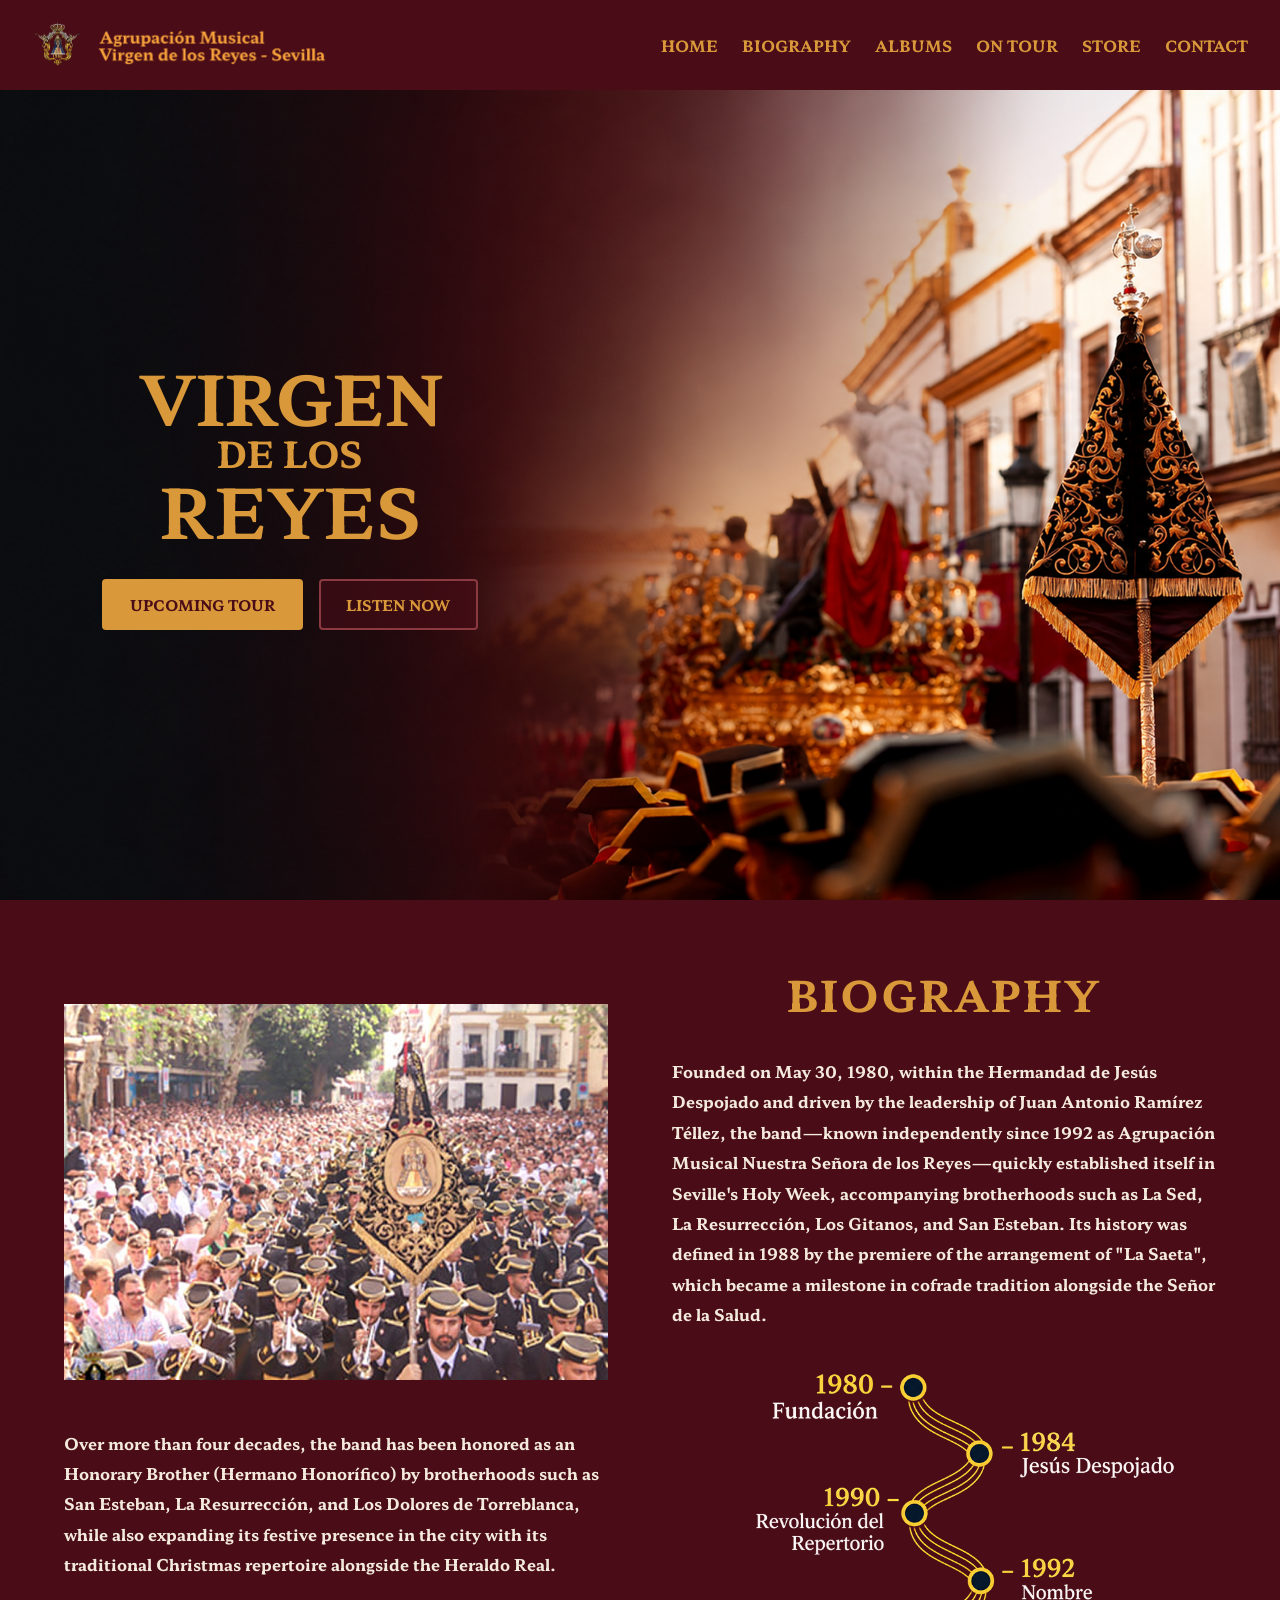
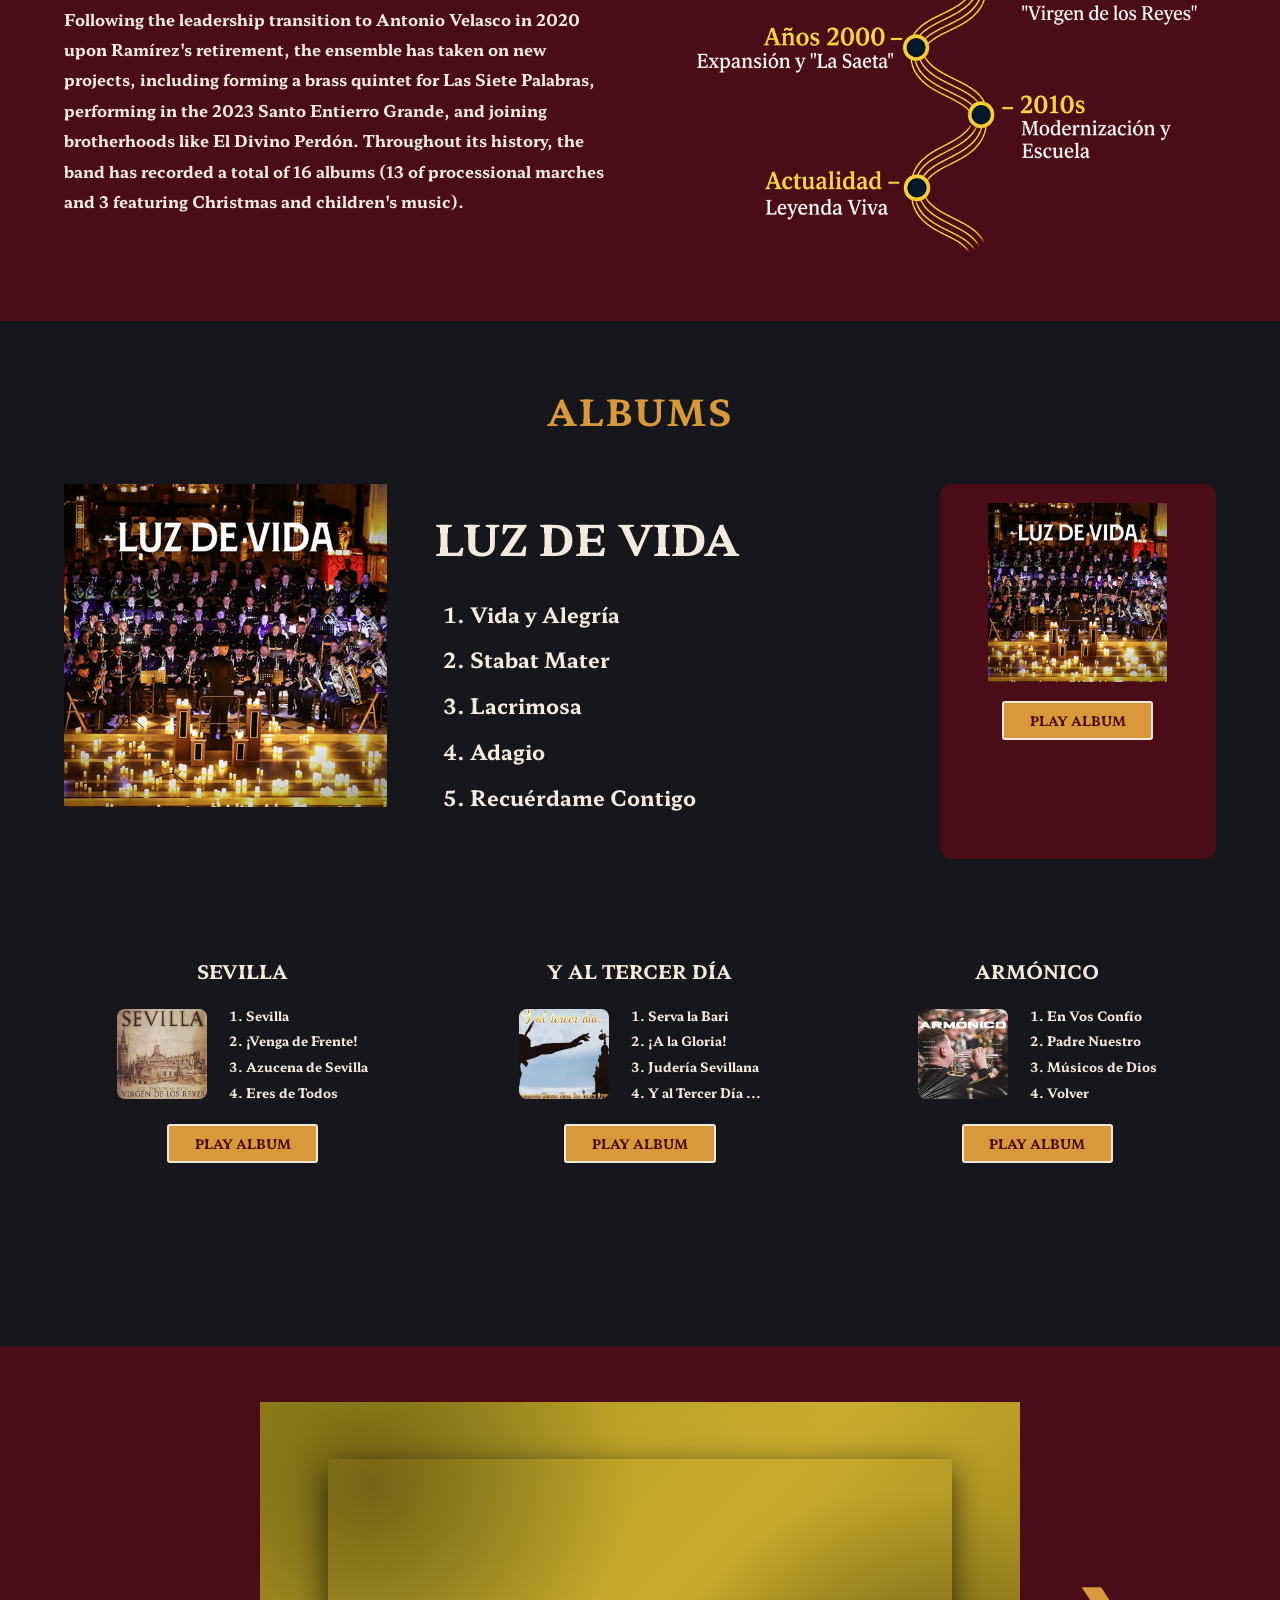
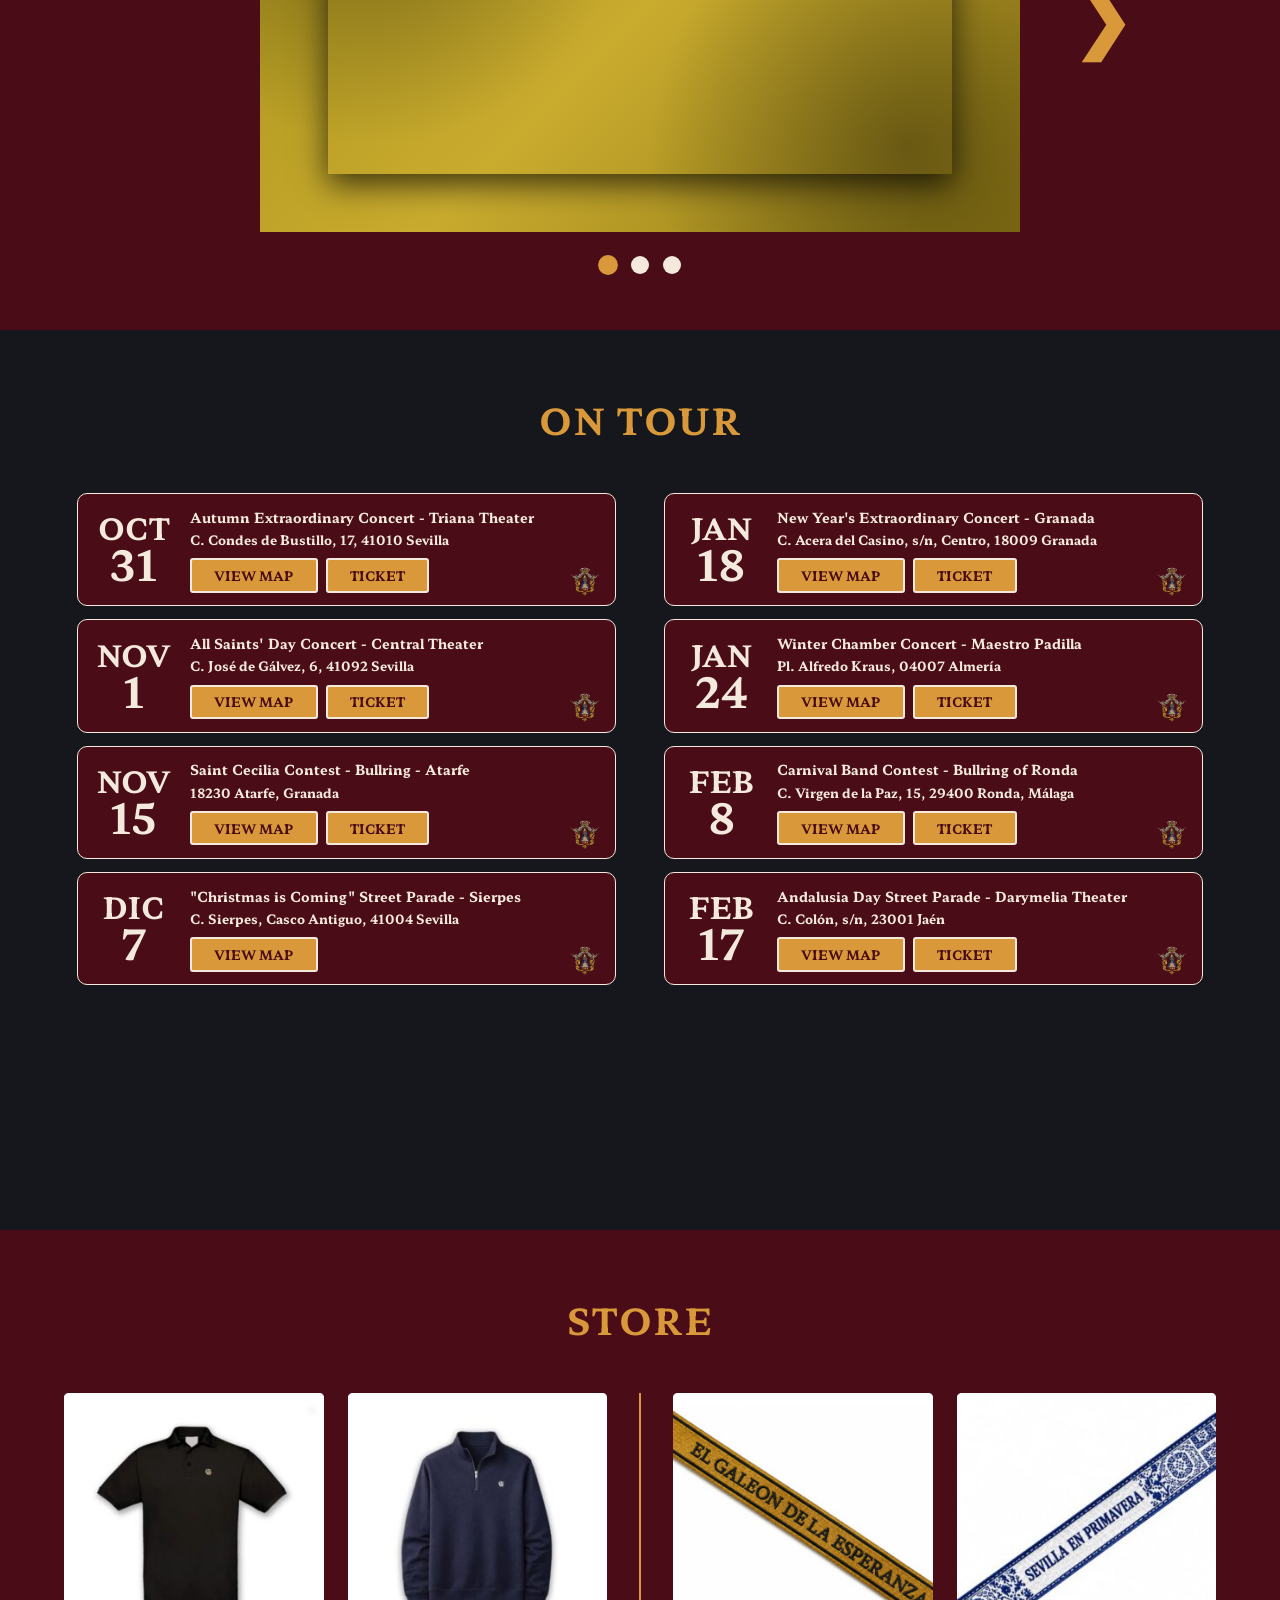
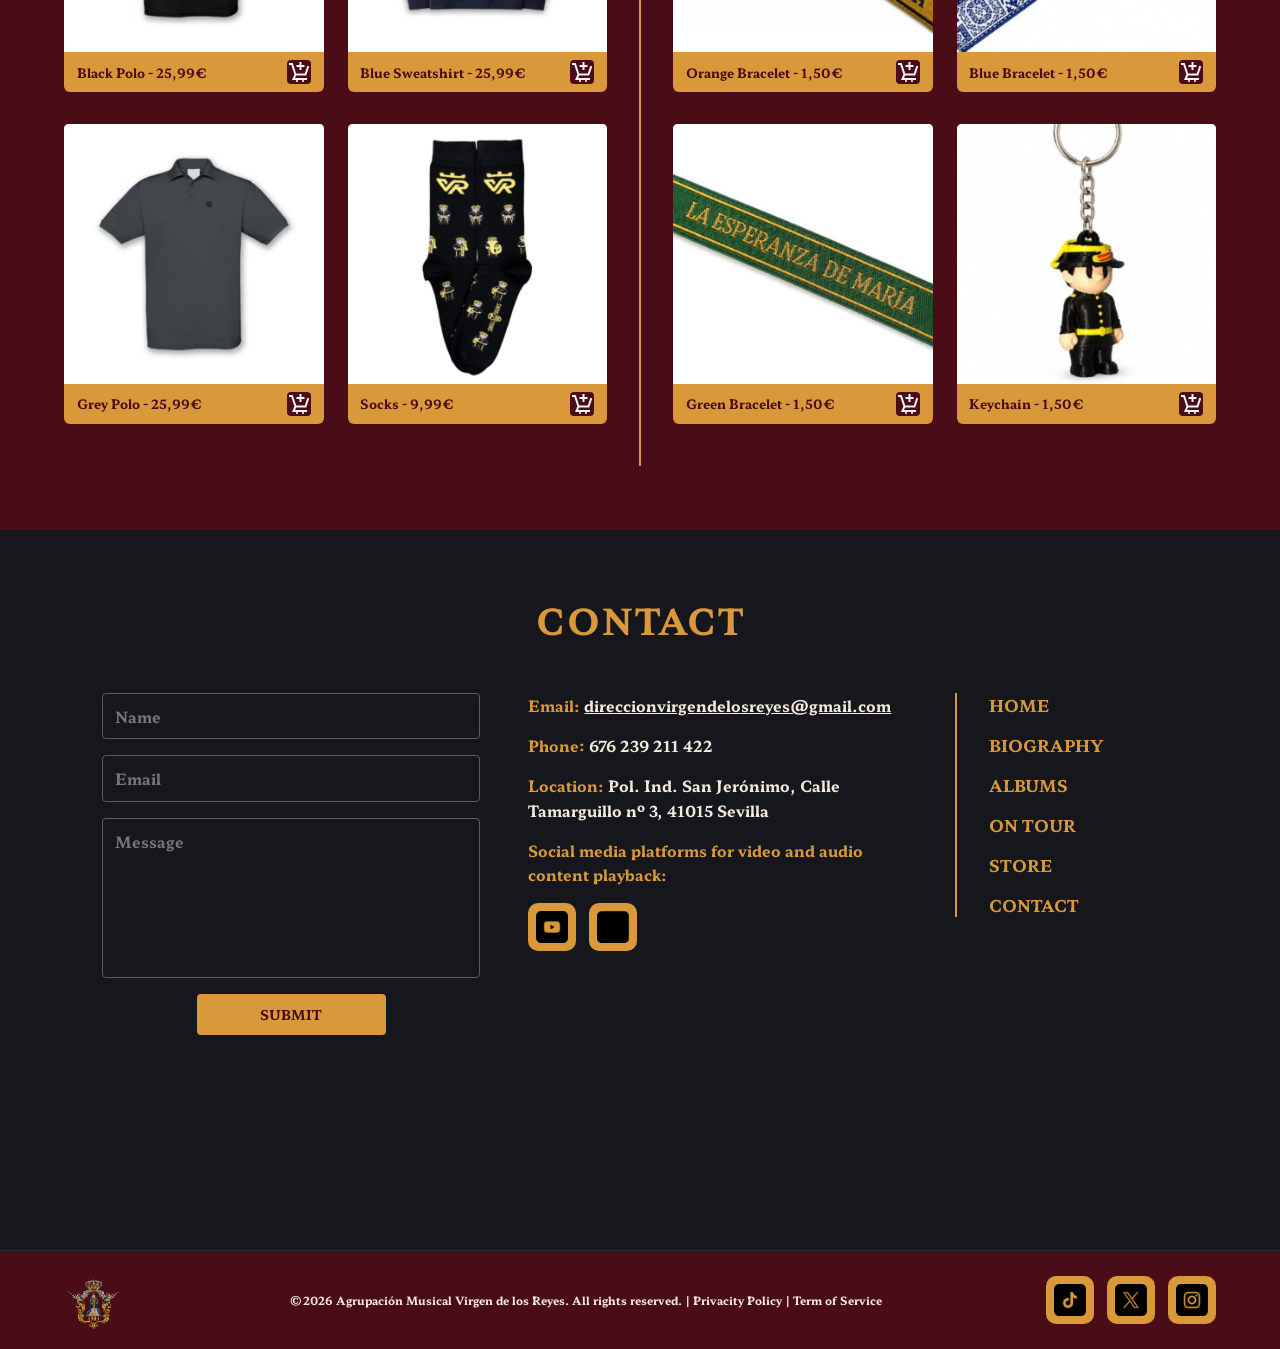
==== VR-Inspiracion/index.html @ ab9bfa77 "Guardar proyecto inicial" ====
<!DOCTYPE html>
<html lang="en">
<head>
    <meta charset="UTF-8">
    <meta name="viewport" content="width=device-width, initial-scale=1.0">
    <title>Agrupación Musical Virgen de los Reyes - Sevilla</title>
    <link rel="stylesheet" href="style.css">
</head>
<body>

    <!-- ===================== CABECERA / NAV ===================== -->
    <header>
        <nav>
            <div class="logo">
                <div class="img-logo"></div>
            </div>
            <ul id="menu">
                <li><a href="#home">Home</a></li>
                <li><a href="#biography">Biography</a></li>
                <li><a href="#albums">Albums</a></li>
                <li><a href="#tour">On Tour</a></li>
                <li><a href="#store">Store</a></li>
                <li><a href="#contact">Contact</a></li>
            </ul>

            <!-- MENÚ MÓVIL (solo CSS, sin JS): mismo truco del carrusel pero con :target.
                 - "#menu" es el estado abierto: #menu:target muestra la lista.
                 - Al pulsar cualquier enlace del menú la URL pasa a "#biography", "#albums"...
                   y #menu deja de ser :target, así que el menú se cierra solo.
                 - "#cerrar" no existe en la página: cambia el :target sin hacer scroll.
                 Van DESPUÉS del <ul> porque el selector "~" solo mira a los hermanos que vienen después.
                 En escritorio los tres están ocultos. -->
            <a class="burger burger-open" href="#menu" aria-label="Open menu" aria-controls="menu"></a>
            <a class="burger burger-close" href="#cerrar" aria-label="Close menu"></a>
            <a class="menu-backdrop" href="#cerrar" aria-hidden="true" tabindex="-1"></a>
        </nav>
    </header>

    <!-- ===================== HERO ===================== -->
    <section class="hero" id="home">
        <div class="hero-container">
            <div class="hero-legend">
                <h1><span class="line-1">Virgen</span> <span class="line-2">de los</span> <span class="line-3">Reyes</span></h1>
                <div class="hero-buttons">
                    <a class="btn btn-fill" href="#tour">Upcoming Tour</a>
                    <a class="btn btn-line" href="#albums">Listen Now</a>
                </div>
            </div>
        </div>
    </section>

    <!-- ===================== BIOGRAPHY ===================== -->
    <section class="bio" id="biography">
        <div class="bio-container">

            <div class="bio-left">
                <img src="img/vr1.png" alt="Virgen de los Reyes band playing in front of a crowd">
                <div class="bio-left-text">
                    <p>Over more than four decades, the band has been honored as an Honorary Brother (Hermano Honorífico) by brotherhoods such as San Esteban, La Resurrección, and Los Dolores de Torreblanca, while also expanding its festive presence in the city with its traditional Christmas repertoire alongside the Heraldo Real.</p>
                    <p>Following the leadership transition to Antonio Velasco in 2020 upon Ramírez's retirement, the ensemble has taken on new projects, including forming a brass quintet for Las Siete Palabras, performing in the 2023 Santo Entierro Grande, and joining brotherhoods like El Divino Perdón. Throughout its history, the band has recorded a total of 16 albums (13 of processional marches and 3 featuring Christmas and children's music).</p>
                </div>
            </div>

            <div class="bio-right">
                <h2>Biography</h2>
                <p>Founded on May 30, 1980, within the Hermandad de Jesús Despojado and driven by the leadership of Juan Antonio Ramírez Téllez, the band—known independently since 1992 as Agrupación Musical Nuestra Señora de los Reyes—quickly established itself in Seville's Holy Week, accompanying brotherhoods such as La Sed, La Resurrección, Los Gitanos, and San Esteban. Its history was defined in 1988 by the premiere of the arrangement of "La Saeta", which became a milestone in cofrade tradition alongside the Señor de la Salud.</p>
                <div class="bio-timeline"></div>
            </div>

        </div>
    </section>

    <!-- ===================== ALBUMS ===================== -->
    <section class="albums" id="albums">
        <div class="albums-container">
            <h2>Albums</h2>

            <!-- Álbum destacado -->
            <div class="featured">
                <img class="featured-cover" src="img/vr_disc_principal.png" alt="Cover of the album Luz de Vida">

                <div class="featured-info">
                    <h3>Luz de Vida</h3>
                    <ol>
                        <li>Vida y Alegría</li>
                        <li>Stabat Mater</li>
                        <li>Lacrimosa</li>
                        <li>Adagio</li>
                        <li>Recuérdame Contigo</li>
                    </ol>
                </div>

                <div class="featured-card">
                    <img src="img/vr_disc_principal.png" alt="Cover of the album Luz de Vida">
                    <a class="btn-play" href="https://open.spotify.com/album/506moZB9aVT3aBazl9UStB?si=YjvnJSSCTHO5d5VuOogxAw" target="_blank" rel="noopener">Play album</a>
                    <!-- Sustituir "artist/6TnGRTtdmYc90AOGJYsYke" por "album/ID_DEL_ALBUM" de Luz de Vida -->
                    <iframe src="https://open.spotify.com/embed//album/506moZB9aVT3aBazl9UStB?si=YjvnJSSCTHO5d5VuOogxAw" title="Luz de Vida on Spotify" 
                    height="80" allow="encrypted-media; clipboard-write; fullscreen; picture-in-picture" loading="lazy"></iframe>
                </div>
            </div>

            <!-- Resto de álbumes -->
            <div class="albums-list">
                    <div class="album">
                        <h3>Sevilla</h3>
                        <div class="album-main">
                            <img src="img/disco2.jpg" alt="Cover of the album Sevilla">
                            <ol>
                                <li>Sevilla</li>
                                <li>¡Venga de Frente!</li>
                                <li>Azucena de Sevilla</li>
                                <li>Eres de Todos</li>
                            </ol>
                        </div>
                        <a class="btn-play" href="https://open.spotify.com/album/4IewCid2TahRjJoJ4v47z6" target="_blank" rel="noopener">Play album</a>
                        <iframe src="https://open.spotify.com/embed/album/4IewCid2TahRjJoJ4v47z6" title="Sevilla on Spotify" 
                        height="80" allow="encrypted-media; clipboard-write; fullscreen; picture-in-picture" loading="lazy"></iframe>
                    </div>
                    <div class="album">
                        <h3>Y al tercer día</h3>
                        <div class="album-main">
                            <img src="img/disco1.jpg" alt="Cover of the album Y al tercer día">
                            <ol>
                                <li>Serva la Bari</li>
                                <li>¡A la Gloria!</li>
                                <li>Judería Sevillana</li>
                                <li>Y al Tercer Día ...</li>
                            </ol>
                        </div>
                        <a class="btn-play" href="https://open.spotify.com/album/1c4X6RCl9ChVO099T0CEVv?si=zS8AsiI4Sli07tBAuPP9bw" target="_blank" rel="noopener">Play album</a>
                        <iframe src="https://open.spotify.com/embed/album/1c4X6RCl9ChVO099T0CEVv?si=zS8AsiI4Sli07tBAuPP9bw" title="Y al tercer día on Spotify" 
                        height="80" allow="encrypted-media; clipboard-write; fullscreen; picture-in-picture" loading="lazy"></iframe>
                    </div>
                    <div class="album">
                        <h3>Armónico</h3>
                        <div class="album-main">
                            <img src="img/disco3.jpg" alt="Cover of the album Armónico">
                            <ol>
                                <li>En Vos Confío</li>
                                <li>Padre Nuestro</li>
                                <li>Músicos de Dios</li>
                                <li>Volver</li>
                            </ol>
                        </div>
                        <a class="btn-play" href="https://open.spotify.com/album/5qab0ge9Z4LlkABdTChDWI" target="_blank" rel="noopener">Play album</a>
                        <iframe src="https://open.spotify.com/embed/album/5qab0ge9Z4LlkABdTChDWI" title="Armónico on Spotify" 
                        height="80" allow="encrypted-media; clipboard-write; fullscreen; picture-in-picture" loading="lazy"></iframe>
                    </div>
            </div>
        </div>
    </section>

    <!-- ===================== VIDEOS (carrusel CSS) ===================== -->
    <section class="videos" id="videos">
        <div class="videos-container">

            <div class="carousel">

                <!-- 1) ESTADOS: tres radios con el MISMO name (solo uno marcado a la vez).
                     Van ANTES de .viewport, las flechas y los puntos porque el selector "~"
                     solo mira a los hermanos que vienen DESPUÉS.
                     s1 = vídeo 1 | s2 = vídeo 2 | s3 = vídeo 3 -->
                <input type="radio" name="slide" id="s1" checked>
                <input type="radio" name="slide" id="s2">
                <input type="radio" name="slide" id="s3">

                <!-- 2) VENTANA: recorta la cinta para que solo se vea 1 vídeo -->
                <div class="viewport">

                    <!-- CINTA: los 3 vídeos uno al lado del otro.
                         Sustituir VIDEO_ID_1, VIDEO_ID_2 y VIDEO_ID_3 por los identificadores de YouTube -->
                    <div class="slider">

                        <div class="video">
                            <iframe width="560" height="315" src="https://www.youtube.com/embed/9zjR9Bo5TxQ?si=kfWinAp6DbT8Vz2E" title="La Esperanza de Maria" 
                            frameborder="0" allow="accelerometer; autoplay; clipboard-write; encrypted-media; gyroscope; picture-in-picture; web-share" 
                            referrerpolicy="strict-origin-when-cross-origin" allowfullscreen></iframe>
                        </div>

                        <div class="video">
                            <iframe width="560" height="315" src="https://www.youtube.com/embed/-sT1TJe1r4U?si=bxeuzbLutaKsSxmo" title="El Galileo" 
                            frameborder="0" allow="accelerometer; autoplay; clipboard-write; encrypted-media; gyroscope; picture-in-picture; web-share" 
                            referrerpolicy="strict-origin-when-cross-origin" allowfullscreen></iframe>
                        </div>

                        <div class="video">
                            <iframe width="560" height="315" src="https://www.youtube.com/embed/ZYTROkwBCwU?si=js0UGmg6lzt29fRL" title="Vida y Alegria" 
                            frameborder="0" allow="accelerometer; autoplay; clipboard-write; encrypted-media; gyroscope; picture-in-picture; web-share" 
                            referrerpolicy="strict-origin-when-cross-origin" allowfullscreen></iframe>
                        </div>

                    </div>
                </div>

                <!-- FLECHAS: cada una es un <label for="..."> que marca el destino.
                     p2 estando en s2, vuelve a s1 / p3: estando en s3, vuelve a s2
                     n1 estando en s1, avanza a s2 / n2: estando en s2, avanza a s3 -->
                <label class="arrow prev p2" for="s1">&#10094;</label>
                <label class="arrow prev p3" for="s2">&#10094;</label>
                <label class="arrow next n1" for="s2">&#10095;</label>
                <label class="arrow next n2" for="s3">&#10095;</label>

                <!-- 4) NAV DEL PIE: un punto por vídeo -->
                <div class="dots">
                    <label for="s1" aria-label="Vídeo 1"></label>
                    <label for="s2" aria-label="Vídeo 2"></label>
                    <label for="s3" aria-label="Vídeo 3"></label>
                </div>

            </div>
        </div>
    </section>

    <!-- ===================== ON TOUR ===================== -->
    <section class="tour" id="tour">
        <div class="tour-container">
            <h2>On Tour</h2>
            <div class="tour-body">
                <div class="tour-list">
                    <div class="event">
                        <div class="event-date"><span>Oct</span><strong>31</strong></div>
                        <div class="event-info">
                            <h3>Autumn Extraordinary Concert - Triana Theater</h3>
                            <p>C. Condes de Bustillo, 17, 41010 Sevilla</p>
                            <div class="event-buttons">
                                <a class="btn-small" href="https://www.google.com/maps/search/?api=1&amp;query=Teatro%20Triana%2C%20C.%20Condes%20de%20Bustillo%2C%2017%2C%2041010%20Sevilla" target="_blank" rel="noopener">View map</a>
                                <a class="btn-small" href="#">Ticket</a>
                            </div>
                        </div>
                    </div>

                    <div class="event">
                        <div class="event-date"><span>Nov</span><strong>1</strong></div>
                        <div class="event-info">
                            <h3>All Saints' Day Concert - Central Theater</h3>
                            <p>C. José de Gálvez, 6, 41092 Sevilla</p>
                            <div class="event-buttons">
                                <a class="btn-small" href="https://www.google.com/maps/search/?api=1&amp;query=Teatro%20Central%2C%20C.%20Jos%C3%A9%20de%20G%C3%A1lvez%2C%206%2C%2041092%20Sevilla" target="_blank" rel="noopener">View map</a>
                                <a class="btn-small" href="#">Ticket</a>
                            </div>
                        </div>
                    </div>

                    <div class="event">
                        <div class="event-date"><span>Nov</span><strong>15</strong></div>
                        <div class="event-info">
                            <h3>Saint Cecilia Contest - Bullring - Atarfe</h3>
                            <p>18230 Atarfe, Granada</p>
                            <div class="event-buttons">
                                <a class="btn-small" href="https://www.google.com/maps/search/?api=1&amp;query=Plaza%20de%20Toros%2C%2018230%20Atarfe%2C%20Granada" target="_blank" rel="noopener">View map</a>
                                <a class="btn-small" href="#">Ticket</a>
                            </div>
                        </div>
                    </div>

                    <div class="event">
                        <div class="event-date"><span>Dic</span><strong>7</strong></div>
                        <div class="event-info">
                            <h3>"Christmas is Coming" Street Parade - Sierpes</h3>
                            <p>C. Sierpes, Casco Antiguo, 41004 Sevilla</p>
                            <div class="event-buttons">
                                <a class="btn-small" href="https://www.google.com/maps/search/?api=1&amp;query=C.%20Sierpes%2C%20Casco%20Antiguo%2C%2041004%20Sevilla" target="_blank" rel="noopener">View map</a>
                            </div>
                        </div>
                    </div>
                </div>
                <div class="tour-list">
                    <div class="event">
                        <div class="event-date"><span>Jan</span><strong>18</strong></div>
                        <div class="event-info">
                            <h3>New Year's Extraordinary Concert - Granada</h3>
                            <p>C. Acera del Casino, s/n, Centro, 18009 Granada</p>
                            <div class="event-buttons">
                                <a class="btn-small" href="https://www.google.com/maps/search/?api=1&amp;query=C.%20Acera%20del%20Casino%2C%20s/n%2C%20Centro%2C%2018009%20Granada" target="_blank" rel="noopener">View map</a>
                                <a class="btn-small" href="#">Ticket</a>
                            </div>
                        </div>
                    </div>

                    <div class="event">
                        <div class="event-date"><span>Jan</span><strong>24</strong></div>
                        <div class="event-info">
                            <h3>Winter Chamber Concert - Maestro Padilla</h3>
                            <p>Pl. Alfredo Kraus, 04007 Almería</p>
                            <div class="event-buttons">
                                <a class="btn-small" href="https://www.google.com/maps/search/?api=1&amp;query=Teatro%20Maestro%20Padilla%2C%20Pl.%20Alfredo%20Kraus%2C%2004007%20Almer%C3%ADa" target="_blank" rel="noopener">View map</a>
                                <a class="btn-small" href="#">Ticket</a>
                            </div>
                        </div>
                    </div>

                    <div class="event">
                        <div class="event-date"><span>Feb</span><strong>8</strong></div>
                        <div class="event-info">
                            <h3>Carnival Band Contest - Bullring of Ronda</h3>
                            <p>C. Virgen de la Paz, 15, 29400 Ronda, Málaga</p>
                            <div class="event-buttons">
                                <a class="btn-small" href="https://www.google.com/maps/search/?api=1&amp;query=Plaza%20de%20Toros%20de%20Ronda%2C%20C.%20Virgen%20de%20la%20Paz%2C%2015%2C%2029400%20Ronda%2C%20M%C3%A1laga" target="_blank" rel="noopener">View map</a>
                                <a class="btn-small" href="#">Ticket</a>
                            </div>
                        </div>
                    </div>

                    <div class="event">
                        <div class="event-date"><span>Feb</span><strong>17</strong></div>
                        <div class="event-info">
                            <h3>Andalusia Day Street Parade - Darymelia Theater</h3>
                            <p>C. Colón, s/n, 23001 Jaén</p>
                            <div class="event-buttons">
                                <a class="btn-small" href="https://www.google.com/maps/search/?api=1&amp;query=Teatro%20Darymelia%2C%20C.%20Col%C3%B3n%2C%20s/n%2C%2023001%20Ja%C3%A9n" target="_blank" rel="noopener">View map</a>
                                <a class="btn-small" href="#">Ticket</a>
                            </div>
                        </div>
                    </div>
                </div>
            </div>
        </div>
    </section>

    <!-- ===================== STORE ===================== -->
    <section class="store" id="store">
        <div class="store-container">
            <h2>Store</h2>
            <div class="store-body">

                <div class="store-group">
                    <div class="product">
                        <div class="product-pic"><img src="img/ropa1.png" alt="Black polo shirt"></div>
                        <div class="product-footer"><span>Black Polo - 25,99€</span><img src="img/pic_carrito.png" alt="Add to cart"></div>
                    </div>
                    <div class="product">
                        <div class="product-pic"><img src="img/ropa2.png" alt="Blue sweatshirt"></div>
                        <div class="product-footer"><span>Blue Sweatshirt - 25,99€</span><img src="img/pic_carrito.png" alt="Add to cart"></div>
                    </div>
                    <div class="product">
                        <div class="product-pic"><img src="img/ropa3.png" alt="Grey polo shirt"></div>
                        <div class="product-footer"><span>Grey Polo - 25,99€</span><img src="img/pic_carrito.png" alt="Add to cart"></div>
                    </div>
                    <div class="product">
                        <div class="product-pic"><img src="img/ropa4.png" alt="Socks"></div>
                        <div class="product-footer"><span>Socks - 9,99€</span><img src="img/pic_carrito.png" alt="Add to cart"></div>
                    </div>
                </div>

                <div class="store-divider"></div>

                <div class="store-group">
                    <div class="product">
                        <div class="product-pic"><img src="img/pulsera1.png" alt="Orange wristband"></div>
                        <div class="product-footer"><span>Orange Bracelet - 1,50€</span><img src="img/pic_carrito.png" alt="Add to cart"></div>
                    </div>
                    <div class="product">
                        <div class="product-pic"><img src="img/pulsera3.png" alt="Blue wristband"></div>
                        <div class="product-footer"><span>Blue Bracelet - 1,50€</span><img src="img/pic_carrito.png" alt="Add to cart"></div>
                    </div>
                    <div class="product">
                        <div class="product-pic"><img src="img/pulsera2.png" alt="Green wristband"></div>
                        <div class="product-footer"><span>Green Bracelet - 1,50€</span><img src="img/pic_carrito.png" alt="Add to cart"></div>
                    </div>
                    <div class="product">
                        <div class="product-pic"><img src="img/llavero.png" alt="Musician keyring"></div>
                        <div class="product-footer"><span>Keychain - 1,50€</span><img src="img/pic_carrito.png" alt="Add to cart"></div>
                    </div>
                </div>

            </div>
        </div>
    </section>

    <!-- ===================== CONTACT ===================== -->
    <section class="contact" id="contact">
        <div class="contact-container">
            <h2>Contact</h2>
            <div class="contact-body">
                <form action="">
                    <input type="text" name="name" placeholder="Name" autocomplete="name">
                    <input type="email" name="email" placeholder="Email" autocomplete="email">
                    <textarea name="message" placeholder="Message"></textarea>
                    <button class="submit" type="submit">Submit</button>
                </form>

                <div class="contact-info">
                    <p><strong>Email:</strong> <a href="mailto:direccionvirgendelosreyes@gmail.com">direccionvirgendelosreyes@gmail.com</a></p>
                    <p><strong>Phone:</strong> 676 239 211 422</p>
                    <p><strong>Location:</strong> Pol. Ind. San Jerónimo, Calle Tamarguillo nº 3, 41015 Sevilla</p>
                    <p><strong>Social media platforms for video and audio content playback:</strong></p>
                    <div class="social">
                        <a href="#"><img src="img/youtube.png" alt="YouTube"></a>
                        <a href="https://open.spotify.com/artist/6TnGRTtdmYc90AOGJYsYke" target="_blank" rel="noopener"><img src="img/spotify.png" alt="Spotify"></a>
                    </div>
                </div>

                <ul class="contact-nav">
                    <li><a href="#home">Home</a></li>
                    <li><a href="#biography">Biography</a></li>
                    <li><a href="#albums">Albums</a></li>
                    <li><a href="#tour">On Tour</a></li>
                    <li><a href="#store">Store</a></li>
                    <li><a href="#contact">Contact</a></li>
                </ul>
            </div>
        </div>
    </section>

    <!-- ===================== FOOTER ===================== -->
    <footer>
        <div class="footer-container">
            <div class="footer-logo"></div>
            <p>©2026 Agrupación Musical Virgen de los Reyes. All rights reserved. | Privacity Policy | Term of Service</p>
            <div class="social">
                <a href="#"><img src="img/tik_tok.png" alt="TikTok"></a>
                <a href="#"><img src="img/x.png" alt="X"></a>
                <a href="#"><img src="img/instagram.png" alt="Instagram"></a>
            </div>
        </div>
    </footer>

</body>
</html>
---- VR-Inspiracion/style.css ----
/*- Google Fonts -*/
@import url('https://fonts.googleapis.com/css2?family=Hahmlet:wght@700&display=swap');


*{
    box-sizing: border-box;
    margin: 0;
    padding: 0;
}

/* ----------------- Colores de la web ---------------------
   Granate:  #4a0d17
   Oscuro:   #15171c
   Dorado:   #d9993a
   Claro:    #f3e9dc
-----------------------------------------------------------*/

html {
    scroll-behavior: smooth;
}

body, html {
    width: 100%;
    font-weight: 700;
    font-family: Hahmlet, serif;
    background-color: #15171c;
    color: #f3e9dc;
}

h1, h2, h3 {
    font-family: Hahmlet, serif;
    text-transform: uppercase;
}

h2 {
    font-size: 2.2rem;
    color: #d9993a;
    letter-spacing: 2px;
}

ul, ol {
    list-style-type: none;
}

a {
    text-decoration: none;
}

img {
    max-width: 100%;
}

/*----------------------------------------- nav -------------------------------------*/

header {
    width: 100%;
    height: 10vh;
    min-height: 70px;
    background-color: #4a0d17;

    position: sticky;
    top: 0;
    z-index: 10;
}

nav {
    width: 100%;
    height: 100%;
    padding: 0 2rem;

    display: flex;
    flex-flow: row nowrap;
    align-items: center;
    justify-content: center;
}

.logo {
    flex: 1;
    height: 100%;
    padding: .8rem 0;
}

.img-logo {
    width: 100%;
    max-width: 330px;
    height: 100%;

    background-image: url(img/Logo_Nombre.png);
    background-size: contain;
    background-repeat: no-repeat;
    background-position: left center;
}

#menu {
    flex: 2;
    height: 100%;
    display: flex;
    gap: 1.5rem;
    justify-content: flex-end;
    align-items: center;
}

#menu li a {
    font-family: Hahmlet, serif;
    font-weight: 700;
    color: #d9993a;
    text-transform: uppercase;
    font-size: .95rem;
}

#menu li a:hover {
    color: #f3e9dc;
}

/* Menú móvil: en escritorio no existe. Se activa en los MediaQueries del final */
.burger,
.menu-backdrop {
    display: none;
}

/*----------------------------------------- botones -------------------------------------*/

.btn {
    display: inline-block;
    padding: .8rem 1.6rem;
    font-family: Hahmlet, serif;
    font-weight: 700;
    font-size: .9rem;
    text-transform: uppercase;
    border: 2px solid #d9993a;
    border-radius: 4px;
}

.btn-fill {
    background-color: #d9993a;
    color: #4a0d17;
}

.btn-fill:hover {
    background-color: transparent;
    color: #d9993a;
}

.btn-line {
    background-color: rgba(74, 13, 23, .6);
    color: #d9993a;
    border-color: #8a3a40;
}

.btn-line:hover {
    background-color: #d9993a;
    color: #4a0d17;
}

/*----------------------------------------- HERO -------------------------------------*/

.hero {
    width: 100%;
    height: 90vh;

    background-image: url(img/vrbackground.png);
    background-size: cover;
    background-position: center center;
    background-repeat: no-repeat;
}

.hero-container {
    width: 100%;
    height: 100%;
    padding: 0 8%;

    display: flex;
    justify-content: flex-start;
    align-items: center;
}

.hero-legend {
    display: flex;
    flex-flow: column nowrap;
    align-items: center;
    gap: 2rem;
}

.hero-legend h1 {
    text-align: center;
    color: #d9993a;
    line-height: 1.1;
}

.hero-legend h1 span {
    display: block;
}

.line-1, .line-3 {
    font-size: 4.2rem;
}

.line-2 {
    font-size: 2.2rem;
}

.hero-buttons {
    display: flex;
    gap: 1rem;
}

/*----------------------------------------- BIOGRAPHY -------------------------------------*/

.bio {
    width: 100%;
    min-height: 100vh;
    background-color: #4a0d17;
}

.bio-container {
    width: 100%;
    min-height: 100vh;
    padding: 4rem 5%;

    display: flex;
    flex-flow: row nowrap;
    gap: 4rem;
    align-items: center;
    justify-content: center;
}

.bio-left {
    flex: 1;

    display: flex;
    flex-flow: column nowrap;
    gap: 3rem;
}

.bio-left img {
    width: 100%;
    display: block;
}

.bio-left-text {
    display: flex;
    flex-flow: column nowrap;
    gap: 1.5rem;
}

.bio-right {
    flex: 1;

    display: flex;
    flex-flow: column nowrap;
    align-items: center;
    gap: 2rem;
}

.bio-right h2 {
    font-size: 2.6rem;
}

.bio-left-text p, .bio-right p {
    font-size: 1rem;
    line-height: 1.9;
    font-weight: 700;
}

.bio-timeline {
    width: 100%;
    height: 55vh;
    min-height: 380px;

    background-image: url(img/lineaTemporal.png);
    background-size: contain;
    background-repeat: no-repeat;
    background-position: center center;
}

/*----------------------------------------- ALBUMS -------------------------------------*/

.albums {
    width: 100%;
    min-height: 100vh;
    background-color: #15171c;
}

.albums-container {
    width: 100%;
    min-height: 100vh;
    padding: 4rem 5%;

    display: flex;
    flex-flow: column nowrap;
    align-items: center;
    gap: 3rem;
}

/* ---- Álbum Principal ---- */
.featured {
    width: 100%;

    display: flex;
    flex-flow: row nowrap;
    align-items: flex-start;
    justify-content: space-between;
    gap: 3rem;
}

.featured-cover {
    flex: 0 0 28%;
    width: 28%;
    display: block;
}

.featured-info {
    flex: 1;
    align-self: flex-start;
    padding-top: 1.5rem;
}

.featured-info h3 {
    font-size: 2.6rem;
    color: #f3e9dc;
    margin-bottom: 1.5rem;
}

.featured-info ol {
    list-style-type: decimal;
    padding-left: 2.2rem;
    font-size: 1.3rem;
    line-height: 2.2;
}

.featured-card {
    flex: 0 0 24%;
    padding: 1.2rem;
    background-color: #4a0d17;
    border-radius: 12px;

    display: flex;
    flex-flow: column nowrap;
    align-items: center;
    gap: 1.2rem;
}

.featured-card img {
    width: 75%;
    display: block;
}

.featured-card iframe {
    width: 100%;
    height: 80px;
    border: 0;
    border-radius: 12px;
}

/* ---- Albums Secundarios ---- */
.albums-list {
    width: 100%;
    margin-top: 2rem;

    display: flex;
    flex-flow: row nowrap;
    justify-content: center;
    gap: 2.5rem;
}

.album {
    flex: 1;
    padding: 1.2rem;

    display: flex;
    flex-flow: column nowrap;
    align-items: center;
    gap: 1.2rem;
}

.album h3 {
    font-size: 1.15rem;
    color: #f3e9dc;
}

.album-main {
    display: flex;
    flex-flow: row nowrap;
    gap: 1.2rem;
    align-items: center;
}

.album-main img {
    flex: 0 0 90px;
    width: 90px;
    height: 90px;
    object-fit: cover;
    border-radius: 8px;
}

.album-main ol {
    list-style-type: decimal;
    padding-left: 1.2rem;
    font-size: .8rem;
    line-height: 2;
}

.btn-play {
    padding: .5rem 1.6rem;
    background-color: #d9993a;
    color: #4a0d17;
    font-size: .8rem;
    font-weight: 700;
    text-transform: uppercase;
    border: 2px solid #f3e9dc;
    border-radius: 3px;
}

.btn-play:hover {
    background-color: #f3e9dc;
}

.album iframe {
    width: 70%;
    height: 80px;
    border: 0;
    border-radius: 12px;
}

/*----------------------------------------- VIDEOS (carrusel) -------------------------------------*/

.videos {
    width: 100%;
    background-color: #4a0d17;
}

.videos-container {
    width: 100%;
    padding: 3.5rem 5%;

    display: flex;
    justify-content: center;
}

/* Medida de cada vídeo: se usa en la ventana, en la cinta y en la posición de las flechas */
.carousel {
    --w: min(760px, 62vw);

    display: flex;
    flex-direction: column;
    align-items: center;

    position: relative;
    gap: 1.5rem;
    padding: 0 8rem;

    .arrow {
        color: #d9993a;
        position: absolute;
        top: 45%;
        transform: translateY(-50%);
        font-size: 4.5rem;
        line-height: 1;
        cursor: pointer;
        z-index: 9999;
        user-select: none;
        transition: transform .3s;

        /* habilitar/deshabilitar flecha*/
        display: none;

        &:hover {
            transform: translateY(-50%) scale(1.15);
        }
    }

    .prev {
        left: 1rem;
    }

    .next {
        right: 1rem;
    }

    .dots {
        display: flex;
        gap: 14px;

        label {
            width: 18px;
            height: 18px;
            background-color: #f3e9dc;
            border-radius: 50%;
            cursor: pointer;
            transition: background .3s, transform .3s;
        }
    }
}

/* Los radio button se ocultan: solo los usamos para interactuar con sus labels */
.carousel input {
    display: none;
}

/* Ventana por la que solo se ve 1 vídeo */
.viewport {
    width: var(--w);
    overflow: hidden;
}

.slider {
    display: flex;
    width: max-content;
    transition: transform .5s ease;

    .video {
        width: var(--w);
        aspect-ratio: 760 / 430;
        flex-shrink: 0;

        display: flex;
        justify-content: center;
        align-items: center;

        background:
            radial-gradient(circle at 15% 20%, rgba(0, 0, 0, .35), transparent 35%),
            radial-gradient(circle at 85% 80%, rgba(0, 0, 0, .35), transparent 35%),
            linear-gradient(135deg, #a8921c, #c9ab2e 50%, #8d7714);

        iframe {
            width: 82%;
            aspect-ratio: 16 / 9;
            border: 0;
            box-shadow: 0 10px 30px rgba(0, 0, 0, .7);
        }
    }
}

/*------------ Controlar el Slider ---------------*/

/* Cada posición desplaza la cinta un tercio de su ancho (3 vídeos) */
#s1:checked ~ .viewport .slider {transform: translateX(0);}
#s2:checked ~ .viewport .slider {transform: translateX(-33.3333%);}
#s3:checked ~ .viewport .slider {transform: translateX(-66.6666%);}

/* Punto activo */
#s1:checked ~ .dots label[for="s1"],
#s2:checked ~ .dots label[for="s2"],
#s3:checked ~ .dots label[for="s3"] {
    background-color: #d9993a;
    transform: scale(1.1);
}

/* Primera posición: solo flecha siguiente */
#s1:checked ~ .n1 {display: block}

/* Posición del medio: anterior (p2) y siguiente (n2) */
#s2:checked ~ .p2,
#s2:checked ~ .n2 {display: block}

/* Última posición: solo flecha anterior */
#s3:checked ~ .p3 {display: block}

/*----------------------------------------- ON TOUR -------------------------------------*/

.tour {
    width: 100%;
    min-height: 100vh;
    background-color: #15171c;
}

.tour-container {
    width: 100%;
    min-height: 100vh;
    padding: 4rem 6%;

    display: flex;
    flex-flow: column nowrap;
    align-items: center;
    gap: 3rem;
}

.tour-body {
    width: 100%;
    flex: 1;

    display: flex;
    flex-flow: row nowrap;
    gap: 3rem;
    align-items: flex-start;
}

.tour-list {
    flex: 1;

    display: flex;
    flex-flow: column nowrap;
    gap: .8rem;
}

.event {
    display: flex;
    flex-flow: row nowrap;
    gap: 1rem;
    align-items: center;
    padding: .8rem 1rem;
    background-color: #4a0d17;
    border: 1px solid #f3e9dc;
    border-radius: 10px;
    position: relative;
}

.event::after {
    content: "";
    position: absolute;
    right: .8rem;
    bottom: .6rem;
    width: 34px;
    height: 34px;

    background-image: url(img/Logo.png);
    background-size: contain;
    background-repeat: no-repeat;
    background-position: center center;
}

.event-date {
    flex: 0 0 80px;

    display: flex;
    flex-flow: column nowrap;
    align-items: center;
    color: #f3e9dc;
    font-family: Hahmlet, serif;
    text-transform: uppercase;
    line-height: 1;
}

.event-date span {
    font-size: 1.8rem;
}

.event-date strong {
    font-size: 2.6rem;
}

.event-info {
    flex: 1;
}

.event-info h3 {
    font-size: .85rem;
    text-transform: none;
    font-family: Hahmlet, serif;
    font-weight: 700;
    color: #f3e9dc;
}

.event-info p {
    font-size: .8rem;
    margin: .2rem 0 .6rem;
}

.event-buttons {
    display: flex;
    gap: .5rem;
}

.btn-small {
    padding: .35rem 1.4rem;
    background-color: #d9993a;
    color: #4a0d17;
    font-size: .8rem;
    font-weight: 700;
    text-transform: uppercase;
    border: 2px solid #f3e9dc;
    border-radius: 3px;
}

.btn-small:hover {
    background-color: #f3e9dc;
}

/*----------------------------------------- STORE -------------------------------------*/

.store {
    width: 100%;
    min-height: 100vh;
    background-color: #4a0d17;
}

.store-container {
    width: 100%;
    min-height: 100vh;
    padding: 4rem 5%;

    display: flex;
    flex-flow: column nowrap;
    align-items: center;
    gap: 3rem;
}

.store-body {
    width: 100%;
    flex: 1;

    display: flex;
    flex-flow: row nowrap;
    justify-content: center;
    gap: 2rem;
}

.store-group {
    flex: 1;

    display: flex;
    flex-flow: row wrap;
    gap: 2rem 1.5rem;
    align-content: flex-start;
}

.store-divider {
    flex: 0 0 2px;
    background-color: #d9993a;
}

.product {
    flex: 1 0 40%;
    max-width: 48%;
}

.product-pic {
    width: 100%;
    aspect-ratio: 1 / 1;
    background-color: white;
    border-radius: 6px 6px 0 0;

    display: flex;
    justify-content: center;
    align-items: center;
}

.product-pic img {
    width: 100%;
    height: 100%;
    object-fit: contain;
}

.product-footer {
    padding: .5rem .8rem;
    background-color: #d9993a;
    color: #4a0d17;
    border-radius: 0 0 6px 6px;

    display: flex;
    justify-content: space-between;
    align-items: center;
    gap: .5rem;
}

.product-footer span {
    font-size: .8rem;
    font-weight: 700;
}

.product-footer img {
    width: 24px;
    height: 24px;
    background-color: #4a0d17;
    border-radius: 4px;
    cursor: pointer;
}

/*----------------------------------------- CONTACT -------------------------------------*/

.contact {
    width: 100%;
    min-height: 80vh;
    background-color: #15171c;
}

.contact-container {
    width: 100%;
    min-height: 80vh;
    padding: 4rem 8%;

    display: flex;
    flex-flow: column nowrap;
    align-items: center;
    gap: 3rem;
}

.contact-body {
    width: 100%;

    display: flex;
    flex-flow: row nowrap;
    gap: 3rem;
    align-items: flex-start;
}

form {
    flex: 2;
    display: flex;
    flex-flow: column nowrap;
    align-items: center;
    gap: 1rem;
}

input[type=text], input[type=email], textarea {
    width: 100%;
    padding: .7rem;
    background-color: #15171c;
    color: #f3e9dc;
    border: 1px solid #5a5d66;
    border-radius: 4px;
    font-family: Hahmlet, serif;
    font-weight: 700;
    font-size: .95rem;
}

textarea {
    height: 160px;
    resize: none;
}

input[type=text]:focus, input[type=email]:focus, textarea:focus {
    outline: none;
    border-color: #d9993a;
}

.submit {
    width: 50%;
    padding: .7rem;
    background-color: #d9993a;
    color: #4a0d17;
    font-family: Hahmlet, serif;
    font-weight: 700;
    text-transform: uppercase;
    border: 0;
    border-radius: 4px;
    cursor: pointer;
}

.submit:hover {
    background-color: #f3e9dc;
}

.contact-info {
    flex: 2;
    font-size: .95rem;
    line-height: 1.6;
}

.contact-info p {
    margin-bottom: 1rem;
}

.contact-info strong {
    color: #d9993a;
}

.social {
    display: flex;
    gap: .8rem;
}

.social a {
    padding: 8px;
    background-color: #d9993a;
    border-radius: 10px;
    display: block;
}

.social a:hover {
    background-color: #f3e9dc;
}

.social img {
    width: 32px;
    height: 32px;
    display: block;
    filter: brightness(0);
}

.contact-info a {
    color: #f3e9dc;
    text-decoration: underline;
}

.contact-nav {
    flex: 1;
    padding-left: 2rem;
    border-left: 2px solid #d9993a;

    display: flex;
    flex-flow: column nowrap;
    gap: 1rem;
}

.contact-nav a {
    color: #d9993a;
    font-family: Hahmlet, serif;
    font-weight: 700;
    text-transform: uppercase;
}

.contact-nav a:hover {
    color: #f3e9dc;
}

/*----------------------------------------- FOOTER -------------------------------------*/

footer {
    width: 100%;
    padding: 1.2rem 5%;
    background-color: #4a0d17;
    border-top: 1px solid #2c2f36;
}

.footer-container {
    width: 100%;

    display: flex;
    flex-flow: row nowrap;
    justify-content: space-between;
    align-items: center;
    gap: 1rem;
}

.footer-logo {
    flex: 0 0 60px;
    height: 60px;

    background-image: url(img/Logo.png);
    background-size: contain;
    background-repeat: no-repeat;
    background-position: center center;
}

footer p {
    flex: 1;
    text-align: center;
    font-size: .7rem;
}

footer .social img {
    width: 32px;
    height: 32px;
}

/*------------------------------------------------ MediaQueries --------------------------*/

@media screen and (max-width: 1100px) {
    #menu {
        gap: .9rem;
    }

    #menu li a {
        font-size: .8rem;
    }
}

/* ===================== TABLET Y MÓVIL (hasta 900px) ===================== */
@media screen and (max-width: 900px) {

    /* Altura de la cabecera: la usan la cabecera, el menú desplegable, el hero y el scroll */
    :root {
        --header-h: 64px;
    }

    html {
        scroll-padding-top: var(--header-h); /* la cabecera fija no tapa el título al saltar a una sección */
        -webkit-text-size-adjust: 100%;
        text-size-adjust: 100%;
    }

    /* Las secciones dejan de ocupar toda la pantalla: ahora crecen con su contenido */
    .bio, .bio-container,
    .albums, .albums-container,
    .tour, .tour-container,
    .store, .store-container,
    .contact, .contact-container {
        min-height: auto;
    }

    /* ---- Cabecera + menú desplegable ---- */
    header {
        height: var(--header-h);
        min-height: 0;
    }

    nav {
        padding: 0 1rem;
        justify-content: space-between;
    }

    .logo {
        padding: .75rem 0;
    }

    .img-logo {
        max-width: 240px;
    }

    /* La lista pasa a ser un panel que cuelga de la cabecera.
       Cerrado por defecto; #menu:target (botón hamburguesa) lo abre */
    #menu {
        position: fixed;
        top: var(--header-h);
        left: 0;
        right: 0;
        z-index: 2;

        flex: none;
        height: auto;
        flex-flow: column nowrap;
        align-items: stretch;
        justify-content: flex-start;
        gap: 0;

        background-color: #4a0d17;
        border-top: 1px solid rgba(217, 153, 58, .35);
        box-shadow: 0 14px 24px rgba(0, 0, 0, .5);

        visibility: hidden;
        opacity: 0;
        transform: translateY(-10px);
        transition: opacity .25s, transform .25s, visibility .25s;
    }

    #menu:target {
        visibility: visible;
        opacity: 1;
        transform: none;
    }

    #menu li a {
        display: block;
        padding: 1rem 1.5rem;
        font-size: 1rem;
        border-bottom: 1px solid rgba(243, 233, 220, .12);
    }

    #menu li:last-child a {
        border-bottom: 0;
    }

    /* Botón hamburguesa (abrir) y aspa (cerrar): zona táctil de 44px */
    .burger {
        position: relative;
        flex: 0 0 44px;
        width: 44px;
        height: 44px;
    }

    .burger-open {
        display: block;
        background:
            linear-gradient(#d9993a, #d9993a) center 28% / 26px 3px no-repeat,
            linear-gradient(#d9993a, #d9993a) center 50% / 26px 3px no-repeat,
            linear-gradient(#d9993a, #d9993a) center 72% / 26px 3px no-repeat;
    }

    .burger-close::before,
    .burger-close::after {
        content: "";
        position: absolute;
        left: 9px;
        right: 9px;
        top: 50%;
        height: 3px;
        margin-top: -1.5px;
        background-color: #d9993a;
        border-radius: 2px;
    }

    .burger-close::before {
        transform: rotate(45deg);
    }

    .burger-close::after {
        transform: rotate(-45deg);
    }

    /* Fondo oscuro bajo el menú: pulsar fuera lo cierra */
    .menu-backdrop {
        position: fixed;
        top: var(--header-h);
        left: 0;
        right: 0;
        bottom: 0;
        z-index: 1;
        background-color: rgba(21, 23, 28, .7);
    }

    /* Menú abierto: se cambia hamburguesa por aspa y aparece el fondo */
    #menu:target ~ .burger-open {display: none;}
    #menu:target ~ .burger-close {display: block;}
    #menu:target ~ .menu-backdrop {display: block;}

    /* ---- Hero ---- */
    .hero {
        height: calc(100vh - var(--header-h));
        height: calc(100svh - var(--header-h)); /* svh: descuenta la barra del navegador móvil */
        min-height: 420px;
    }

    .line-1, .line-3 {
        font-size: 3rem;
    }

    .hero-container {
        justify-content: center;
    }

    /* ---- Layout en una columna ---- */
    .bio-container, .featured, .albums-list, .tour-body, .contact-body {
        flex-flow: column nowrap;
        align-items: center;
    }

    /* Biografía: el título va primero, luego foto, fundación, trayectoria y línea temporal.
       .bio-left y .bio-right "desaparecen" (contents) para poder ordenar sus hijos entre sí */
    .bio-left, .bio-right {
        display: contents;
    }

    .bio-right h2          {order: 1;}
    .bio-left img          {order: 2;}
    .bio-right p           {order: 3;}
    .bio-left-text         {order: 4;}
    .bio-timeline          {order: 5;}

    .bio-left img,
    .bio-left-text,
    .bio-right p,
    .bio-timeline {
        width: 100%;
        max-width: 680px;
    }

    .bio-timeline {
        min-height: 320px;
    }

    /* Álbum destacado: la portada ya sale arriba, no hace falta repetirla dentro de la tarjeta */
    .featured-cover {
        flex: none;
        width: 70%;
        max-width: 360px;
    }

    .featured-card {
        flex: none;
        width: 100%;
        max-width: 480px;
    }

    .featured-card img {
        display: none;
    }

    .featured-info {
        flex: none;
        padding-top: 0;
    }

    .album, .tour-list, form, .contact-info, .contact-nav {
        width: 100%;
        flex: none;
    }

    .carousel {
        --w: 80vw;
        padding: 0;
    }

    .carousel .arrow {
        font-size: 2.5rem;
        top: calc(var(--w) * 0.2829 + 0px);
    }

    .carousel .prev {
        left: -2vw;
    }

    .carousel .next {
        right: -2vw;
    }

    .store-body {
        flex-flow: column nowrap;
    }

    .store-divider {
        flex: 0 0 2px;
        width: 100%;
    }

    .contact-nav {
        padding-left: 0;
        border-left: 0;
        border-top: 2px solid #d9993a;
        padding-top: 1rem;
    }

    .submit {
        width: 100%;
    }

    .footer-container {
        flex-flow: column nowrap;
    }
}

/* ===================== MÓVIL (hasta 600px) ===================== */
@media screen and (max-width: 600px) {

    h2 {
        font-size: 1.8rem;
        letter-spacing: 1px;
    }

    /* ---- Hero ---- */
    .hero-container {
        padding: 0 5%;
    }

    .hero-legend {
        gap: 1.5rem;
    }

    .line-1, .line-3 {
        font-size: 2.8rem;
    }

    .line-2 {
        font-size: 1.5rem;
    }

    /* Botones apilados: más fáciles de pulsar con el pulgar */
    .hero-buttons {
        flex-flow: column nowrap;
        width: 100%;
        max-width: 260px;
        gap: .8rem;
    }

    .btn {
        padding: .9rem 1.2rem;
        text-align: center;
    }

    /* ---- Biography ---- */
    .bio-container {
        padding: 3rem 6%;
        gap: 1.8rem;
    }

    .bio-right h2 {
        font-size: 2rem;
    }

    .bio-left-text {
        gap: 1.2rem;
    }

    .bio-left-text p, .bio-right p {
        font-size: .95rem;
        line-height: 1.75;
    }

    /* La línea temporal ocupa todo el ancho y mantiene la proporción de la imagen (828 x 769) */
    .bio-timeline {
        height: auto;
        min-height: 0;
        aspect-ratio: 828 / 769;
    }

    /* ---- Albums ---- */
    .albums-container {
        padding: 3rem 6%;
        gap: 2rem;
    }

    .featured {
        gap: 1.5rem;
    }

    .featured-info {
        width: 100%;
    }

    .featured-info h3 {
        font-size: 2rem;
        text-align: center;
        margin-bottom: 1rem;
    }

    .featured-info ol {
        width: fit-content;
        margin: 0 auto;
        padding-left: 1.8rem;
        font-size: 1.1rem;
        line-height: 2;
    }

    .featured-card, .album {
        padding: 1rem;
    }

    .albums-list {
        margin-top: 0;
        gap: 1rem;
    }

    .album-main ol {
        font-size: .9rem;
    }

    .btn-play {
        padding: .7rem 2rem;
    }

    /* ---- Vídeos (carrusel) ----
       El vídeo ocupa casi todo el ancho y las flechas bajan a la fila de los puntos
       para no tapar el reproductor ni salirse de la pantalla */
    .videos-container {
        padding: 2.5rem 6%;
    }

    .carousel {
        --w: 88vw;
        gap: 1.2rem;
        padding: 0 0 .5rem;
    }

    .slider .video iframe {
        width: 92%;
    }

    .carousel .arrow {
        top: auto;
        bottom: -7px; /* centradas con la fila de puntos */
        width: 48px;
        height: 48px;
        font-size: 2.6rem;
        line-height: 48px;
        text-align: center;
        transform: none;
    }

    .carousel .arrow:hover {
        transform: none;
    }

    .carousel .prev {
        left: 0;
    }

    .carousel .next {
        right: 0;
    }

    /* ---- On Tour ---- */
    .tour-container {
        padding: 3rem 5%;
        gap: 2rem;
    }

    .tour-body {
        gap: .8rem;
    }

    .event {
        padding: .8rem;
        gap: .8rem;
    }

    .event::after {
        width: 28px;
        height: 28px;
    }

    .event-date {
        flex: 0 0 56px;
    }

    .event-date span {
        font-size: 1.1rem;
    }

    .event-date strong {
        font-size: 2rem;
    }

    .event-info h3 {
        font-size: .85rem;
        line-height: 1.35;
    }

    .event-info p {
        font-size: .78rem;
    }

    .event-buttons {
        flex-wrap: wrap;
    }

    .btn-small {
        padding: .55rem .9rem;
        font-size: .75rem;
        white-space: nowrap;
    }

    /* ---- Store ---- */
    .store-container {
        padding: 3rem 5%;
        gap: 2rem;
    }

    .store-body {
        gap: 1.5rem;
    }

    .store-group {
        gap: 1.2rem .8rem;
    }

    /* Todas las tarjetas de una fila miden lo mismo aunque el nombre ocupe 1 o 2 líneas */
    .product {
        flex: 1 0 44%;
        display: flex;
        flex-flow: column nowrap;
    }

    .product-footer {
        flex: 1;
    }

    .product-footer span {
        font-size: .75rem;
        line-height: 1.3;
    }

    .product-footer img {
        flex: 0 0 32px;
        width: 32px;
        height: 32px;
        padding: 4px;
    }

    /* ---- Contact ---- */
    .contact-container {
        padding: 3rem 6%;
        gap: 2rem;
    }

    .contact-body {
        gap: 2rem;
    }

    /* 16px mínimo: si es menor, iOS hace zoom automático al enfocar el campo */
    input[type=text], input[type=email], textarea {
        padding: .85rem;
        font-size: 1rem;
    }

    textarea {
        height: 140px;
    }

    .contact-info {
        font-size: .9rem;
    }

    .contact-info a {
        overflow-wrap: anywhere;
    }

    .contact-nav {
        flex-flow: row wrap;
        gap: .4rem 1.5rem;
    }

    .contact-nav a {
        display: inline-block;
        padding: .4rem 0;
    }

    /* ---- Footer ---- */
    footer {
        padding: 1.5rem 6%;
    }

    footer p {
        font-size: .75rem;
        line-height: 1.6;
    }
}

/* ===================== MÓVIL PEQUEÑO (hasta 380px) ===================== */
@media screen and (max-width: 380px) {

    h2 {
        font-size: 1.6rem;
    }

    .img-logo {
        max-width: 190px;
    }

    .line-1, .line-3 {
        font-size: 2.4rem;
    }

    .line-2 {
        font-size: 1.3rem;
    }

    .bio-right h2 {
        font-size: 1.7rem;
    }

    .featured-info h3 {
        font-size: 1.7rem;
    }

    .album-main {
        gap: .8rem;
    }

    .album-main img {
        flex: 0 0 76px;
        width: 76px;
        height: 76px;
    }

    /* Sin hueco para el escudo decorativo junto a los botones */
    .event::after {
        display: none;
    }

    .event-date {
        flex-basis: 48px;
    }
}
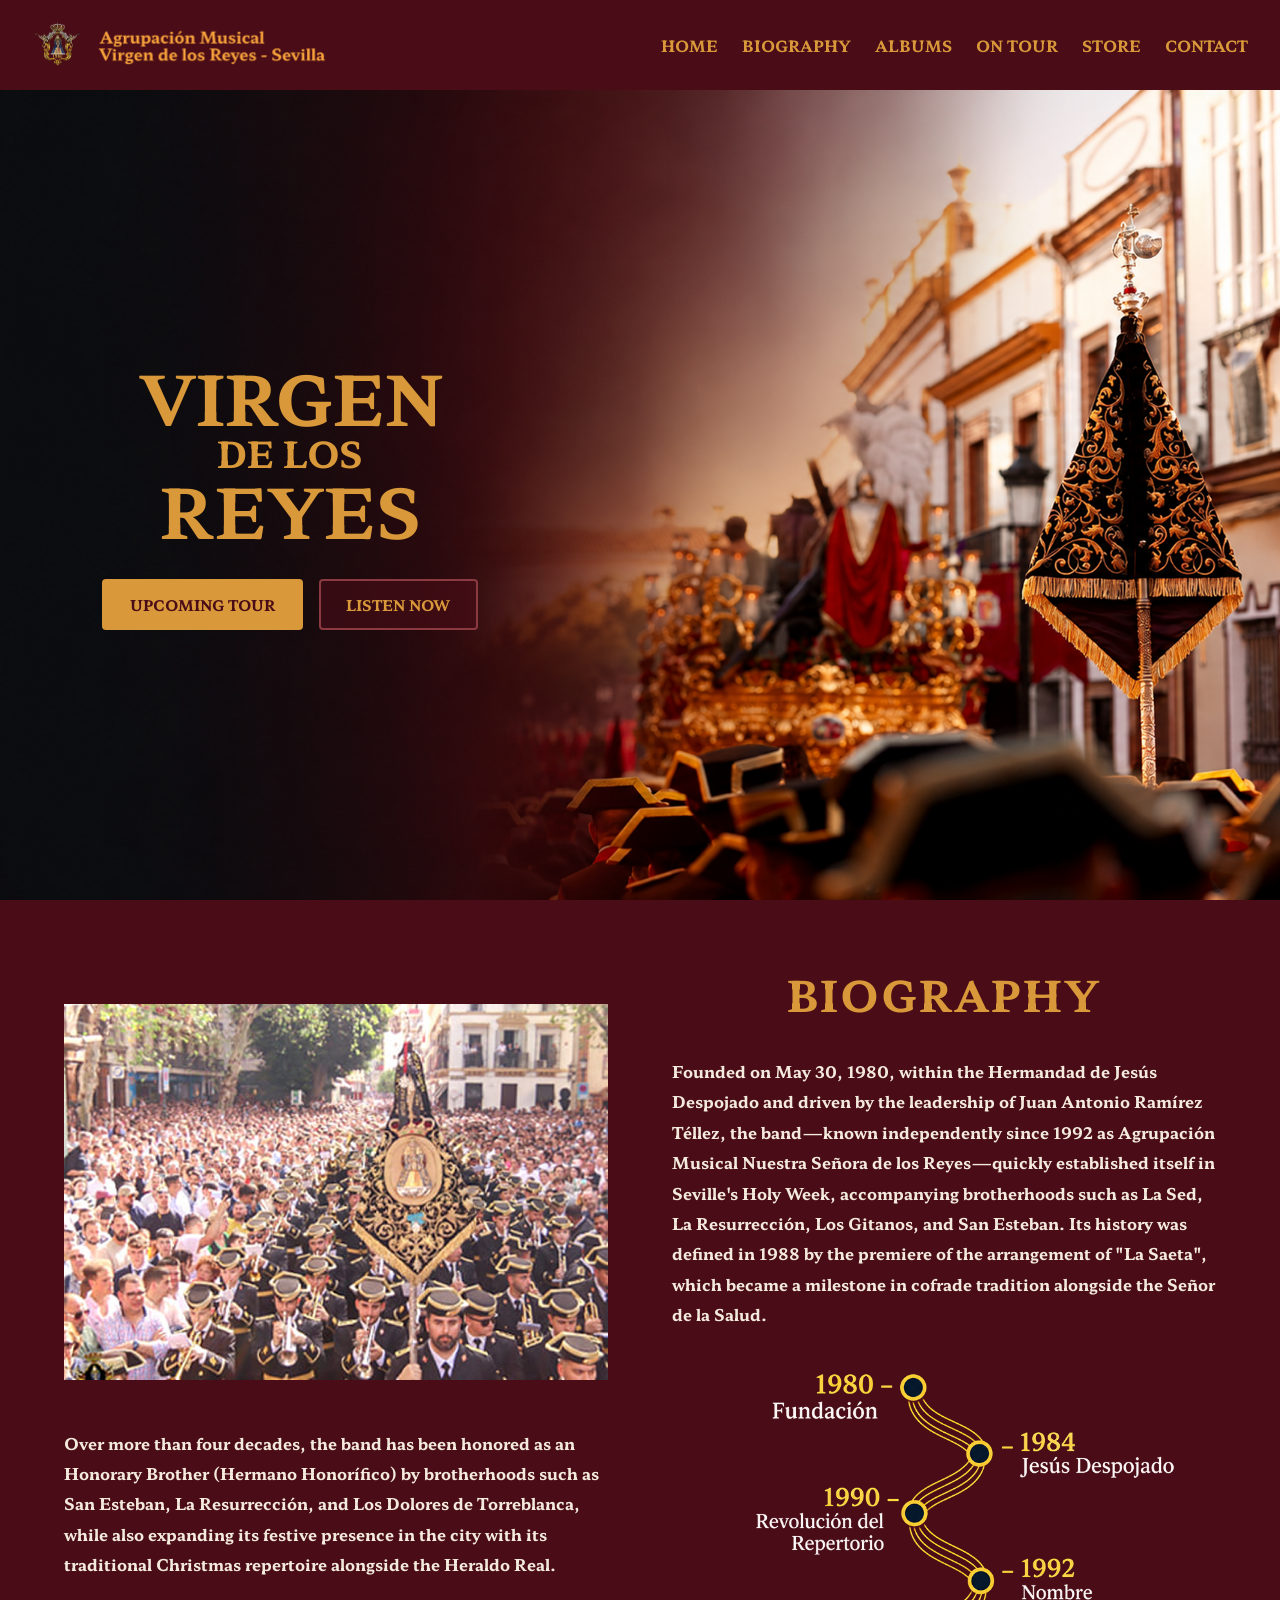
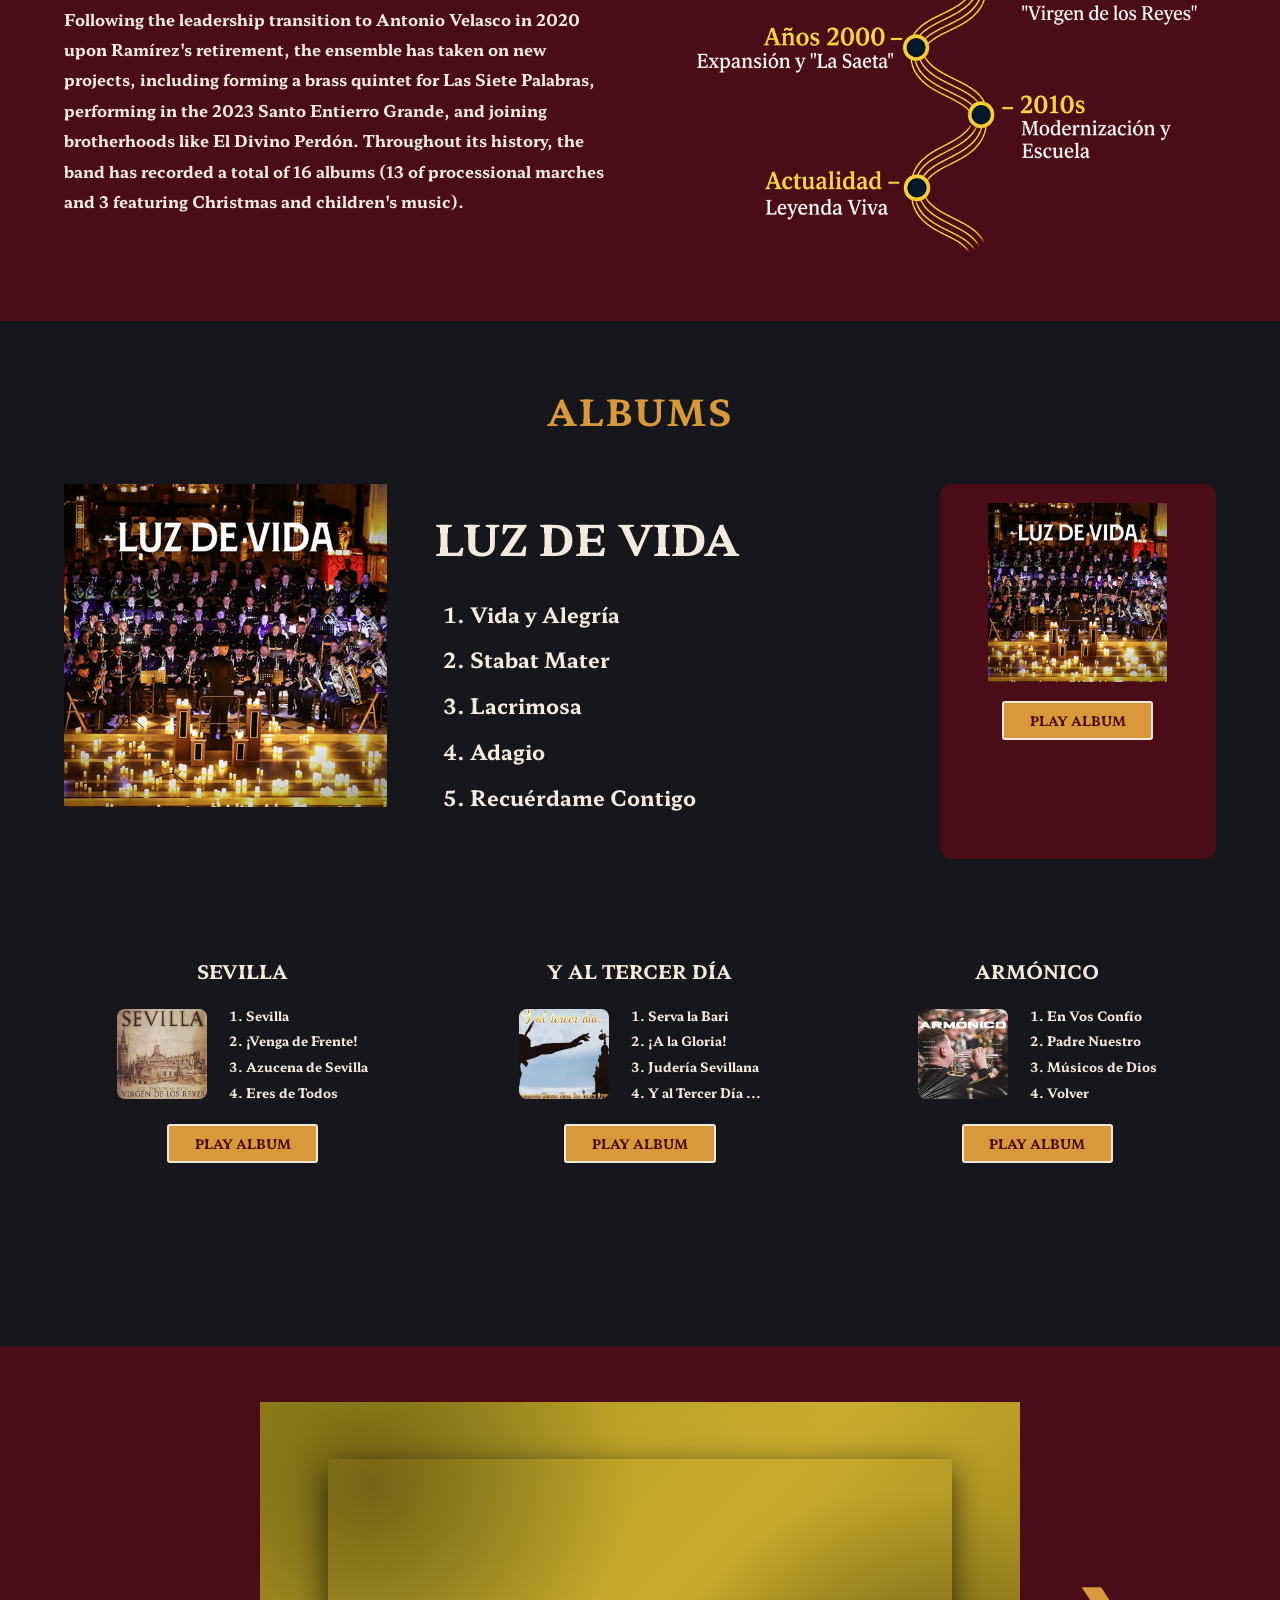
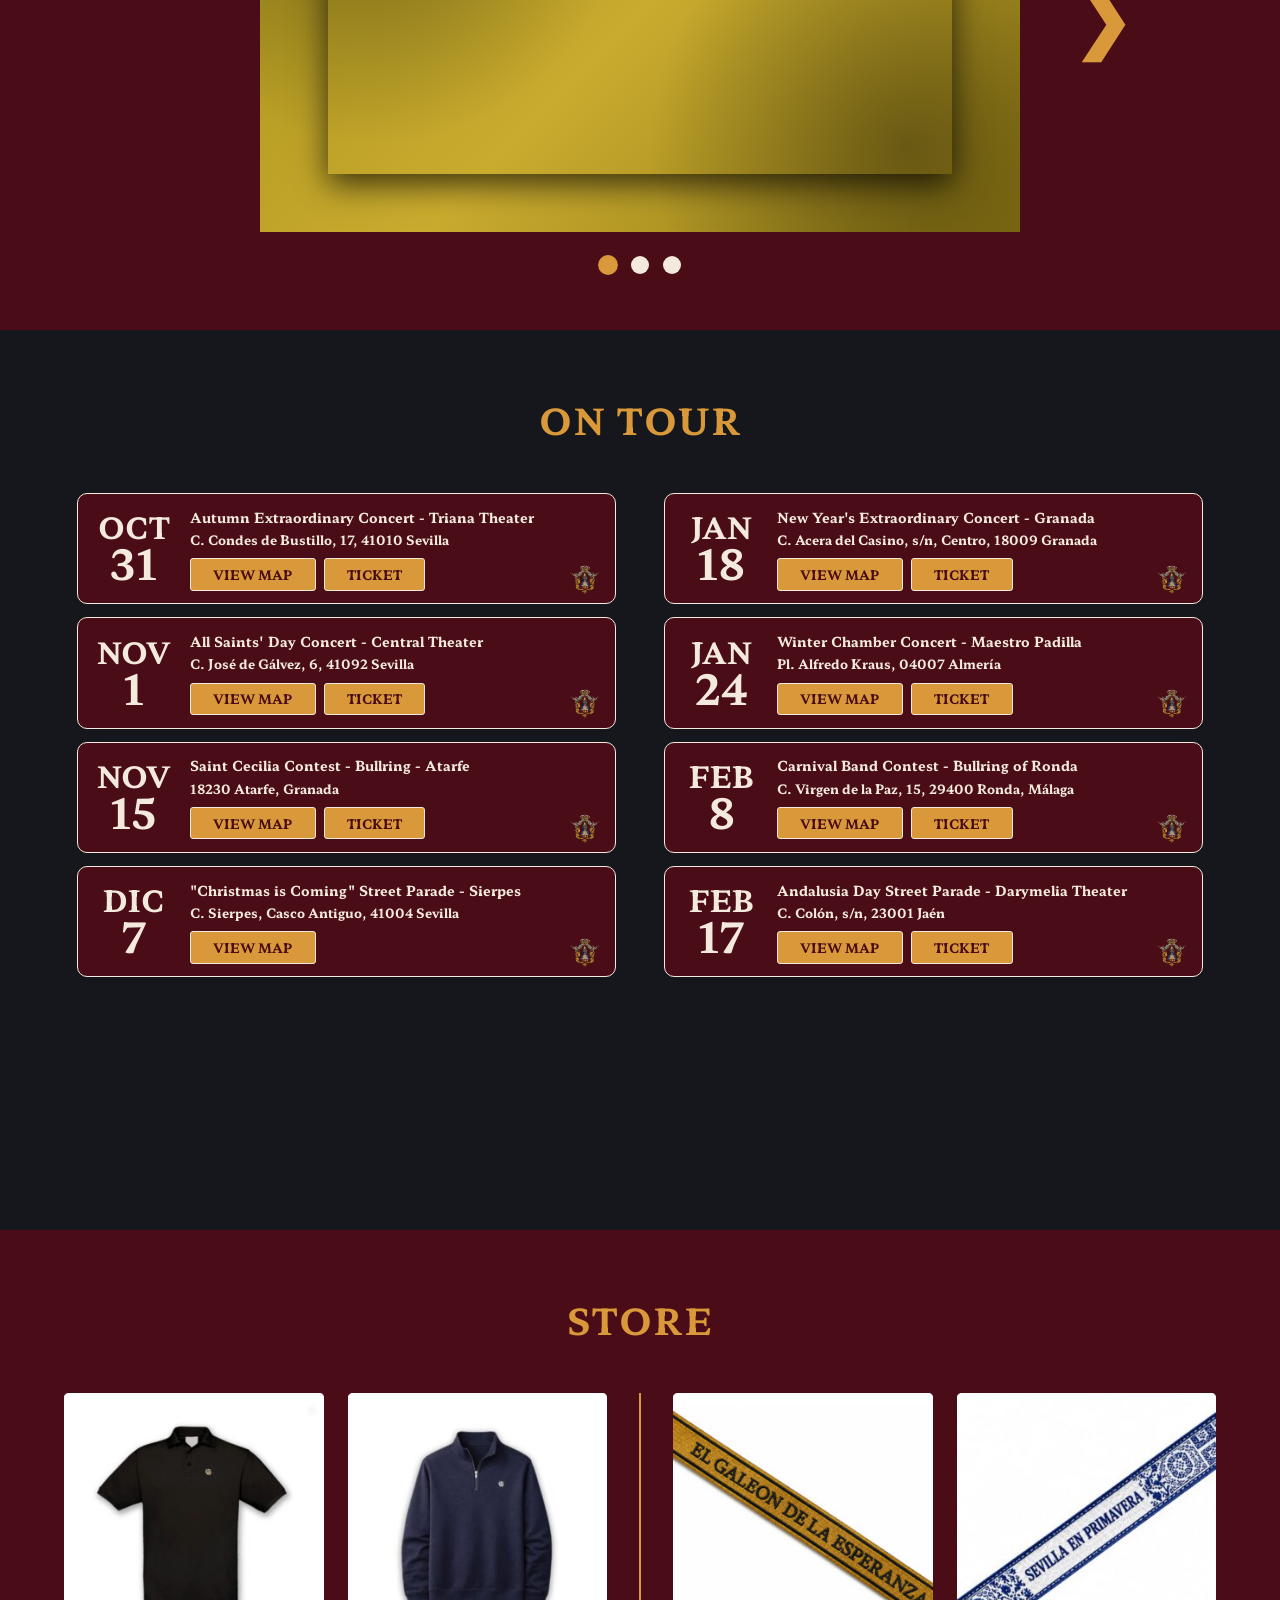
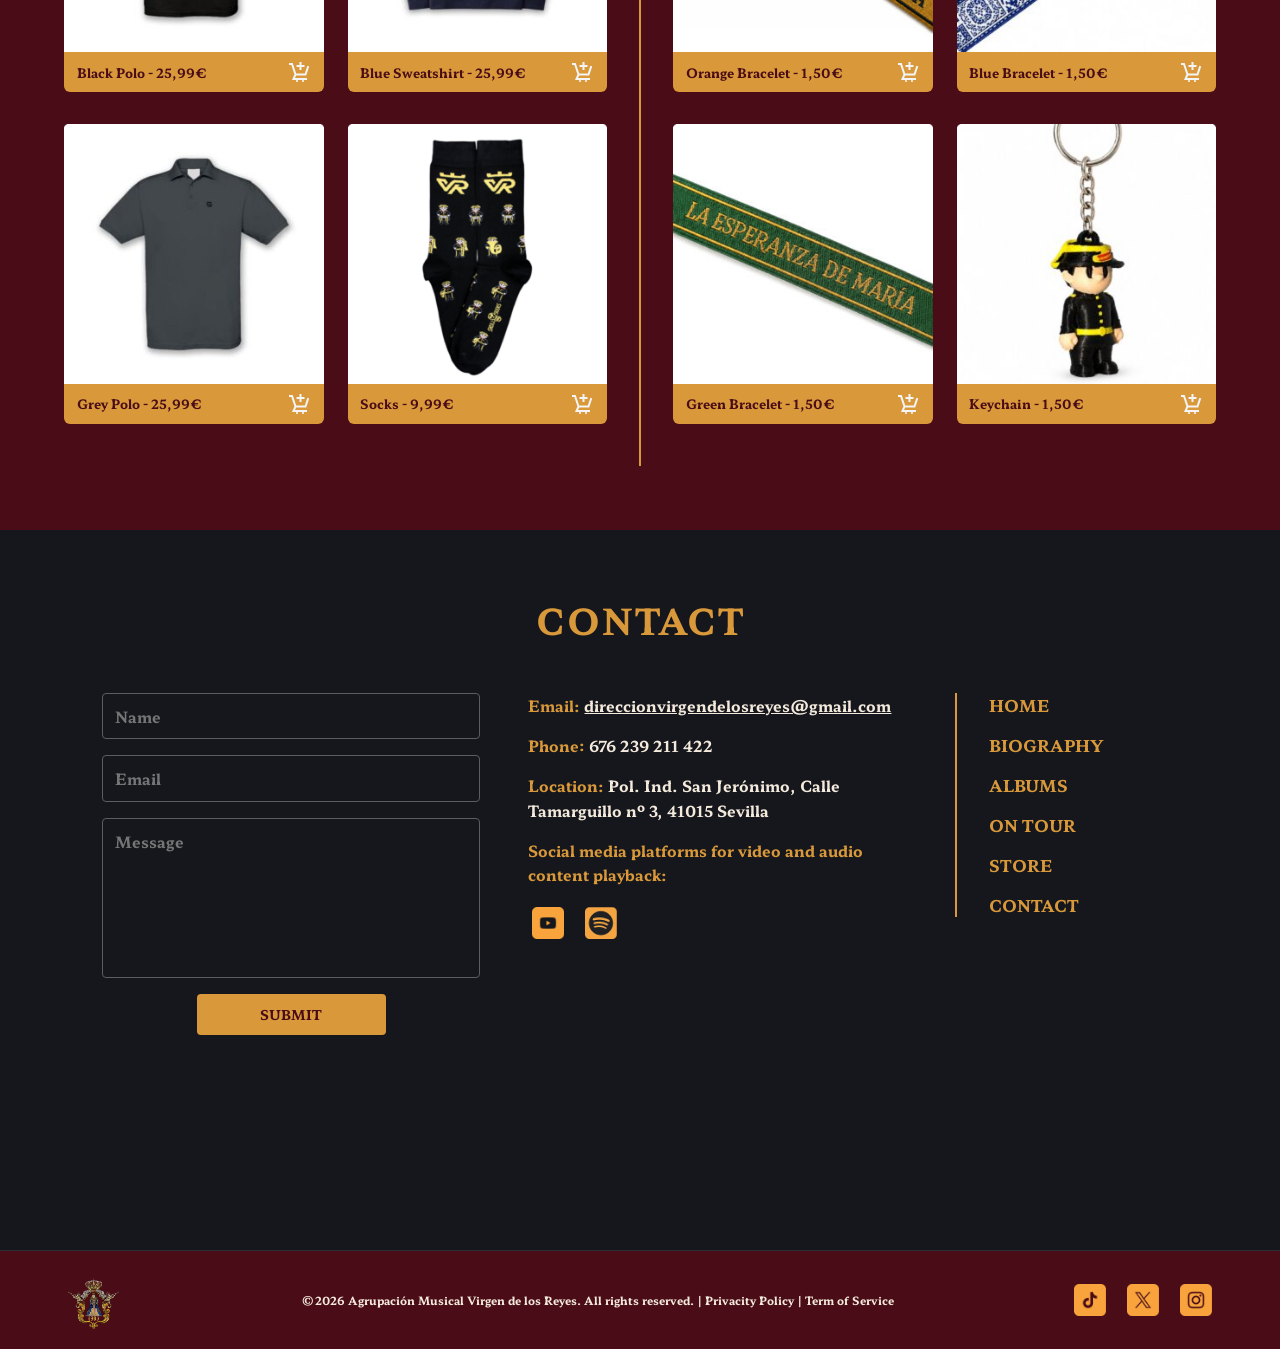
==== commit a024d92e: "retoques 2" ====
--- a/VR-Inspiracion/index.html
+++ b/VR-Inspiracion/index.html
@@ -23,13 +23,9 @@
                 <li><a href="#contact">Contact</a></li>
             </ul>
 
-            <!-- MENÚ MÓVIL (solo CSS, sin JS): mismo truco del carrusel pero con :target.
+            <!-- MENÚ MÓVIL: mismo sistema del carrusel pero con :target.
                  - "#menu" es el estado abierto: #menu:target muestra la lista.
-                 - Al pulsar cualquier enlace del menú la URL pasa a "#biography", "#albums"...
-                   y #menu deja de ser :target, así que el menú se cierra solo.
-                 - "#cerrar" no existe en la página: cambia el :target sin hacer scroll.
-                 Van DESPUÉS del <ul> porque el selector "~" solo mira a los hermanos que vienen después.
-                 En escritorio los tres están ocultos. -->
+                 - "#cerrar" no existe en la página: cambia el :target sin hacer scroll.-->
             <a class="burger burger-open" href="#menu" aria-label="Open menu" aria-controls="menu"></a>
             <a class="burger burger-close" href="#cerrar" aria-label="Close menu"></a>
             <a class="menu-backdrop" href="#cerrar" aria-hidden="true" tabindex="-1"></a>
@@ -224,7 +220,7 @@
                             <p>C. Condes de Bustillo, 17, 41010 Sevilla</p>
                             <div class="event-buttons">
                                 <a class="btn-small" href="https://www.google.com/maps/search/?api=1&amp;query=Teatro%20Triana%2C%20C.%20Condes%20de%20Bustillo%2C%2017%2C%2041010%20Sevilla" target="_blank" rel="noopener">View map</a>
-                                <a class="btn-small" href="#">Ticket</a>
+                                <a class="btn-small" href="ticket.html">Ticket</a>
                             </div>
                         </div>
                     </div>
@@ -236,7 +232,7 @@
                             <p>C. José de Gálvez, 6, 41092 Sevilla</p>
                             <div class="event-buttons">
                                 <a class="btn-small" href="https://www.google.com/maps/search/?api=1&amp;query=Teatro%20Central%2C%20C.%20Jos%C3%A9%20de%20G%C3%A1lvez%2C%206%2C%2041092%20Sevilla" target="_blank" rel="noopener">View map</a>
-                                <a class="btn-small" href="#">Ticket</a>
+                                <a class="btn-small" href="ticket.html">Ticket</a>
                             </div>
                         </div>
                     </div>
@@ -248,7 +244,7 @@
                             <p>18230 Atarfe, Granada</p>
                             <div class="event-buttons">
                                 <a class="btn-small" href="https://www.google.com/maps/search/?api=1&amp;query=Plaza%20de%20Toros%2C%2018230%20Atarfe%2C%20Granada" target="_blank" rel="noopener">View map</a>
-                                <a class="btn-small" href="#">Ticket</a>
+                                <a class="btn-small" href="ticket.html">Ticket</a>
                             </div>
                         </div>
                     </div>
@@ -272,7 +268,7 @@
                             <p>C. Acera del Casino, s/n, Centro, 18009 Granada</p>
                             <div class="event-buttons">
                                 <a class="btn-small" href="https://www.google.com/maps/search/?api=1&amp;query=C.%20Acera%20del%20Casino%2C%20s/n%2C%20Centro%2C%2018009%20Granada" target="_blank" rel="noopener">View map</a>
-                                <a class="btn-small" href="#">Ticket</a>
+                                <a class="btn-small" href="ticket.html">Ticket</a>
                             </div>
                         </div>
                     </div>
@@ -284,7 +280,7 @@
                             <p>Pl. Alfredo Kraus, 04007 Almería</p>
                             <div class="event-buttons">
                                 <a class="btn-small" href="https://www.google.com/maps/search/?api=1&amp;query=Teatro%20Maestro%20Padilla%2C%20Pl.%20Alfredo%20Kraus%2C%2004007%20Almer%C3%ADa" target="_blank" rel="noopener">View map</a>
-                                <a class="btn-small" href="#">Ticket</a>
+                                <a class="btn-small" href="ticket.html">Ticket</a>
                             </div>
                         </div>
                     </div>
@@ -296,7 +292,7 @@
                             <p>C. Virgen de la Paz, 15, 29400 Ronda, Málaga</p>
                             <div class="event-buttons">
                                 <a class="btn-small" href="https://www.google.com/maps/search/?api=1&amp;query=Plaza%20de%20Toros%20de%20Ronda%2C%20C.%20Virgen%20de%20la%20Paz%2C%2015%2C%2029400%20Ronda%2C%20M%C3%A1laga" target="_blank" rel="noopener">View map</a>
-                                <a class="btn-small" href="#">Ticket</a>
+                                <a class="btn-small" href="ticket.html">Ticket</a>
                             </div>
                         </div>
                     </div>
@@ -308,7 +304,7 @@
                             <p>C. Colón, s/n, 23001 Jaén</p>
                             <div class="event-buttons">
                                 <a class="btn-small" href="https://www.google.com/maps/search/?api=1&amp;query=Teatro%20Darymelia%2C%20C.%20Col%C3%B3n%2C%20s/n%2C%2023001%20Ja%C3%A9n" target="_blank" rel="noopener">View map</a>
-                                <a class="btn-small" href="#">Ticket</a>
+                                <a class="btn-small" href="ticket.html">Ticket</a>
                             </div>
                         </div>
                     </div>
@@ -385,8 +381,8 @@
                     <p><strong>Location:</strong> Pol. Ind. San Jerónimo, Calle Tamarguillo nº 3, 41015 Sevilla</p>
                     <p><strong>Social media platforms for video and audio content playback:</strong></p>
                     <div class="social">
-                        <a href="#"><img src="img/youtube.png" alt="YouTube"></a>
-                        <a href="https://open.spotify.com/artist/6TnGRTtdmYc90AOGJYsYke" target="_blank" rel="noopener"><img src="img/spotify.png" alt="Spotify"></a>
+                        <a href="https://www.youtube.com/@AgrupacionVR"><img src="img/youtube.png" alt="YouTube"></a>
+                        <a href="https://open.spotify.com/intl-es/artist/3OlFOvZ0vbcj5GcvRshuuM?si=NsBgiu__RTaOgpIcCxcEMQ" target="_blank" rel="noopener"><img src="img/spotify.png" alt="Spotify"></a>
                     </div>
                 </div>
 
@@ -408,9 +404,9 @@
             <div class="footer-logo"></div>
             <p>©2026 Agrupación Musical Virgen de los Reyes. All rights reserved. | Privacity Policy | Term of Service</p>
             <div class="social">
-                <a href="#"><img src="img/tik_tok.png" alt="TikTok"></a>
-                <a href="#"><img src="img/x.png" alt="X"></a>
-                <a href="#"><img src="img/instagram.png" alt="Instagram"></a>
+                <a href="https://www.tiktok.com/@agrupacionvr"><img src="img/tik_tok.png" alt="TikTok"></a>
+                <a href="https://x.com/AgrupacionVR"><img src="img/x.png" alt="X"></a>
+                <a href="https://x.com/AgrupacionVR"><img src="img/instagram.png" alt="Instagram"></a>
             </div>
         </div>
     </footer>
--- a/VR-Inspiracion/style.css
+++ b/VR-Inspiracion/style.css
@@ -533,7 +533,7 @@
 
 /*------------ Controlar el Slider ---------------*/
 
-/* Cada posición desplaza la cinta un tercio de su ancho (3 vídeos) */
+/* Cada posición desplaza la cinta(3 vídeos) */
 #s1:checked ~ .viewport .slider {transform: translateX(0);}
 #s2:checked ~ .viewport .slider {transform: translateX(-33.3333%);}
 #s3:checked ~ .viewport .slider {transform: translateX(-66.6666%);}
@@ -668,7 +668,7 @@
     font-size: .8rem;
     font-weight: 700;
     text-transform: uppercase;
-    border: 2px solid #f3e9dc;
+    border: 1px solid #f3e9dc;
     border-radius: 3px;
 }
 
@@ -761,7 +761,6 @@
 .product-footer img {
     width: 24px;
     height: 24px;
-    background-color: #4a0d17;
     border-radius: 4px;
     cursor: pointer;
 }
@@ -861,8 +860,7 @@
 }
 
 .social a {
-    padding: 8px;
-    background-color: #d9993a;
+    padding: 4px;
     border-radius: 10px;
     display: block;
 }
@@ -875,7 +873,7 @@
     width: 32px;
     height: 32px;
     display: block;
-    filter: brightness(0);
+    
 }
 
 .contact-info a {
@@ -1041,7 +1039,7 @@
         border-bottom: 0;
     }
 
-    /* Botón hamburguesa (abrir) y aspa (cerrar): zona táctil de 44px */
+    /* Botón hamburguesa (abrir) y X (cerrar) */
     .burger {
         position: relative;
         flex: 0 0 44px;
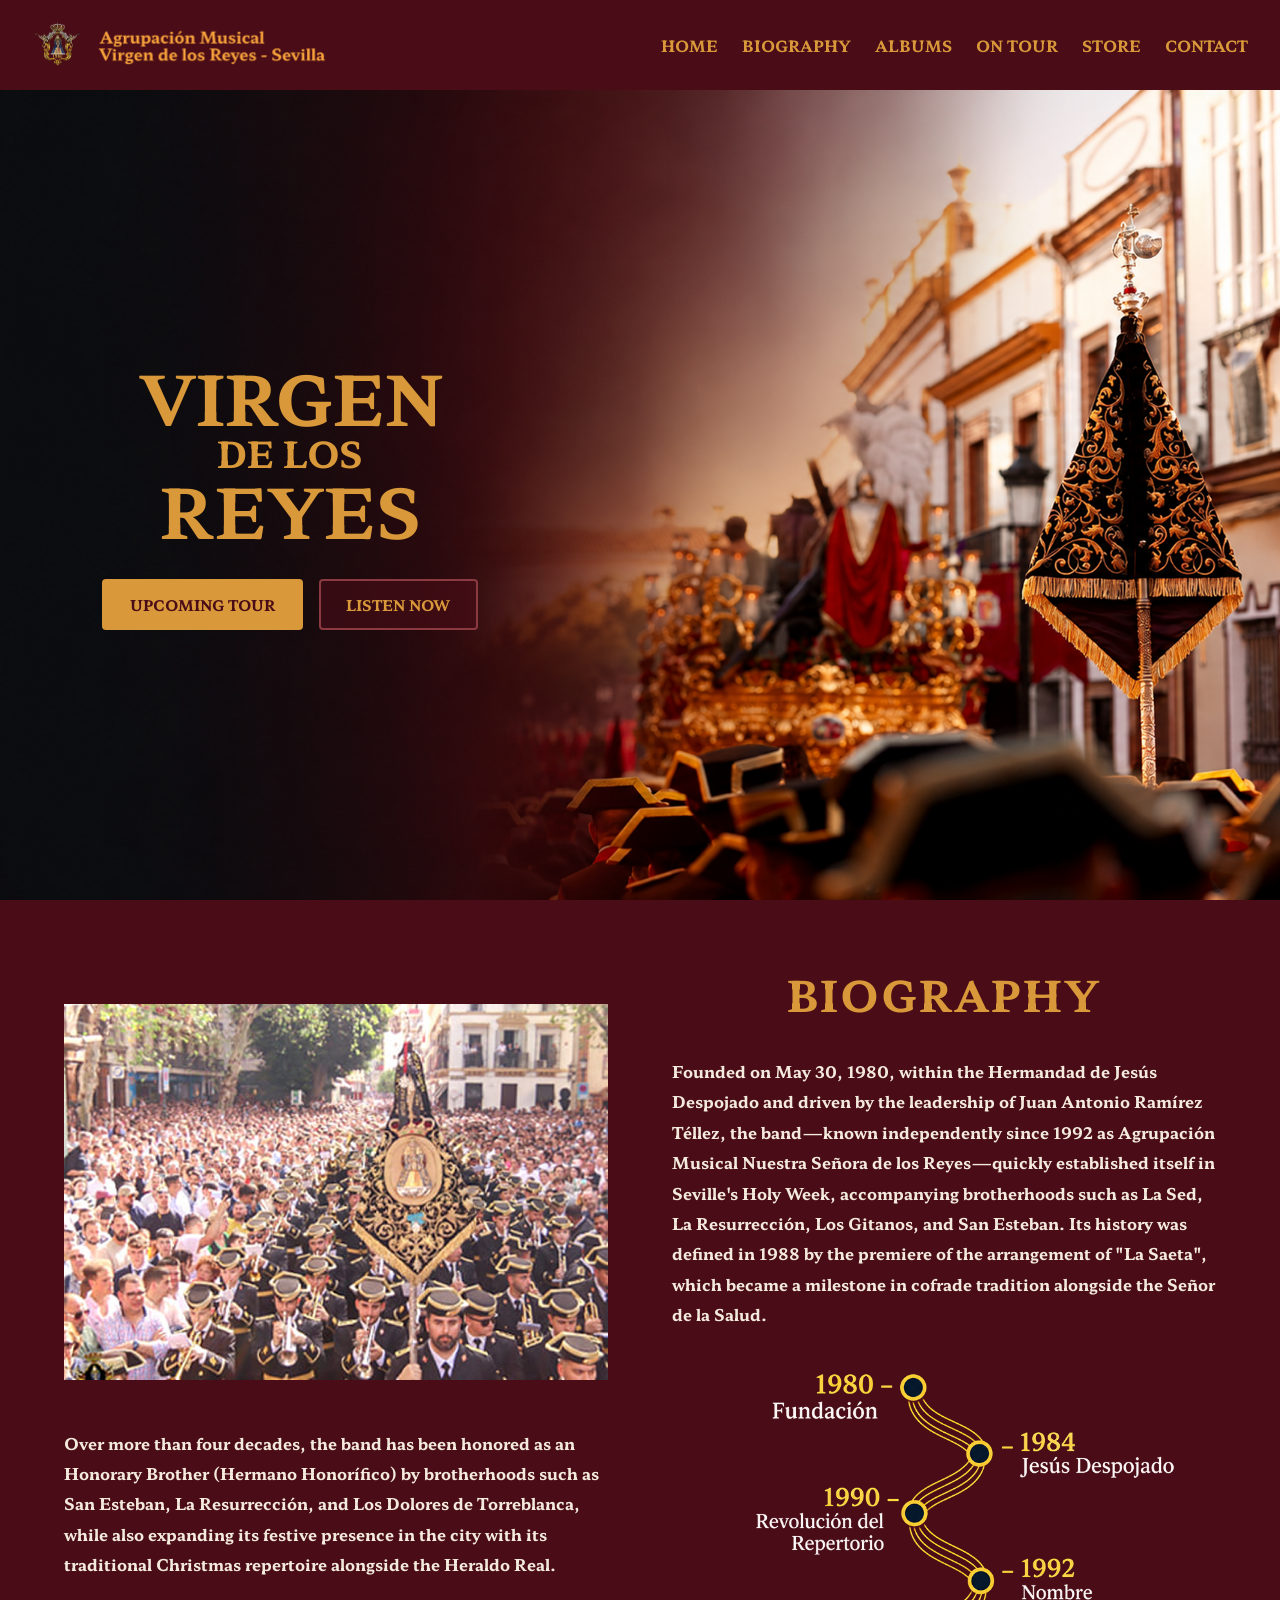
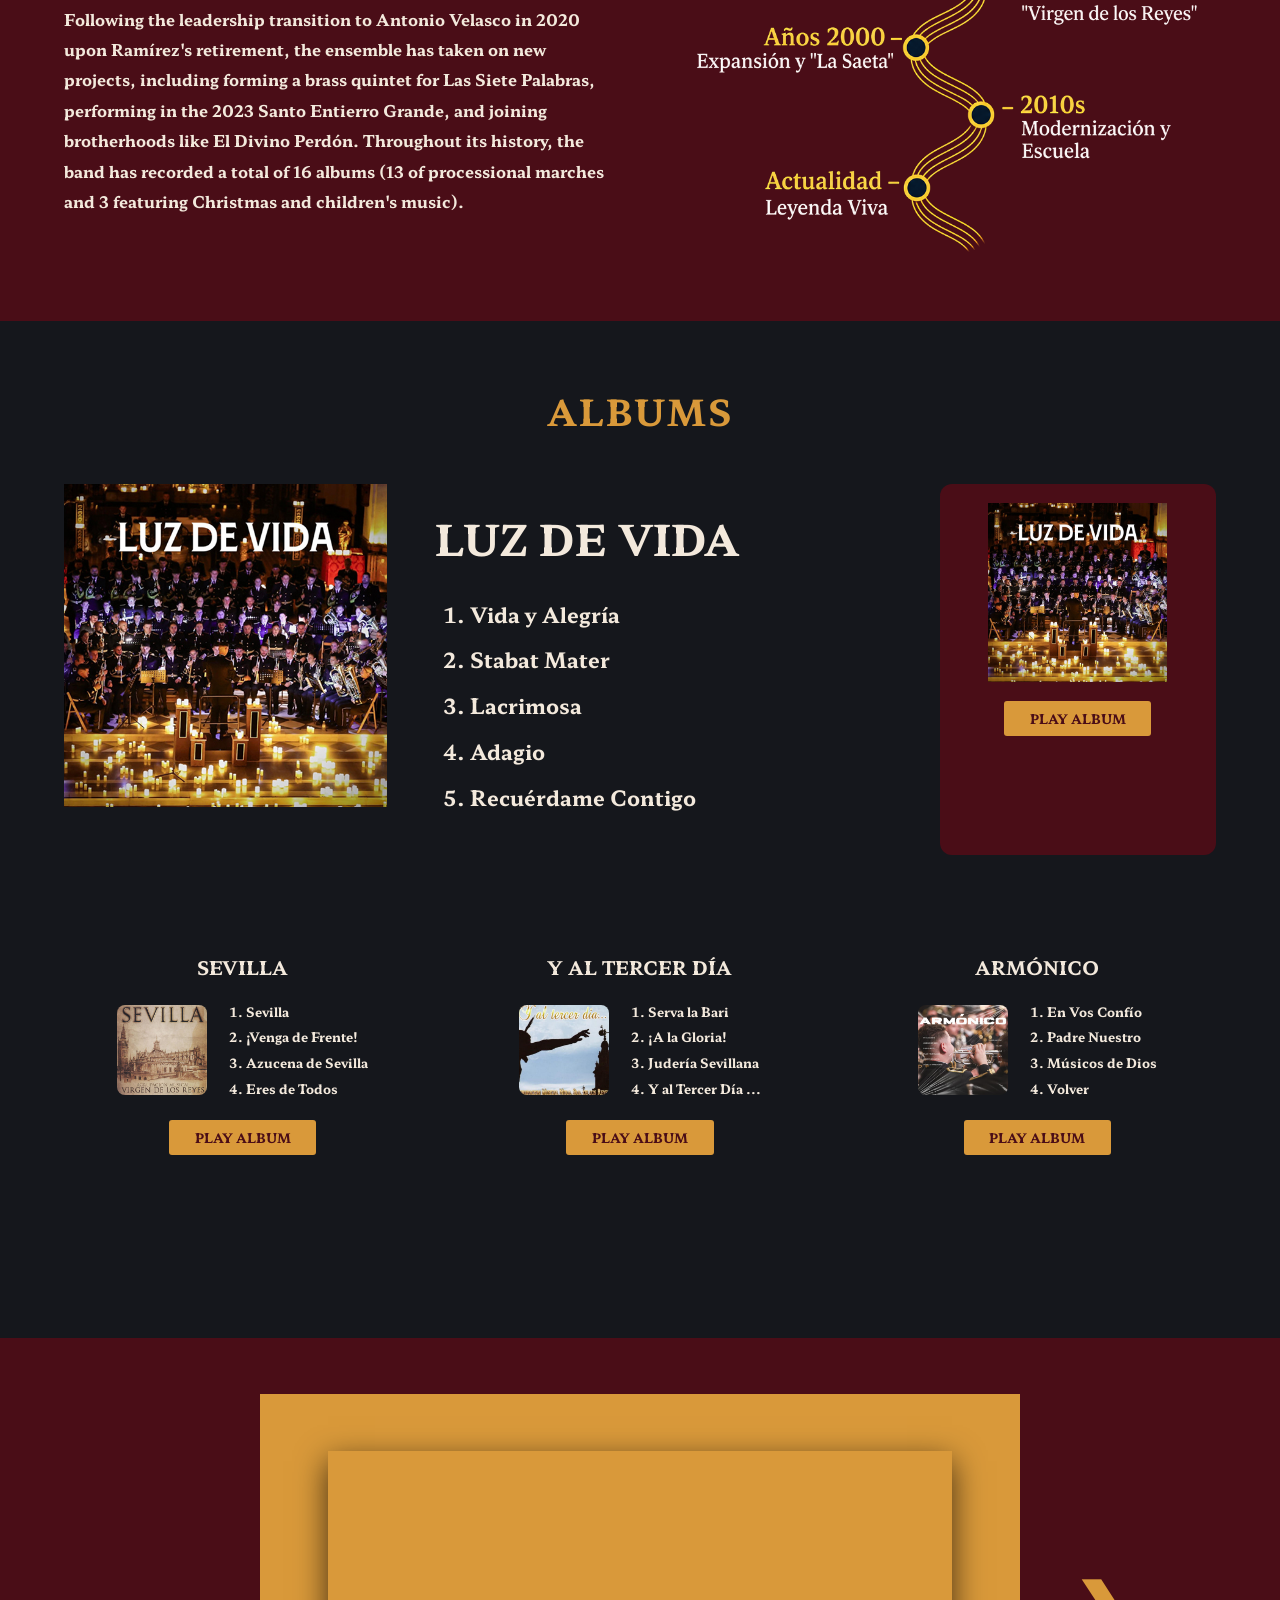
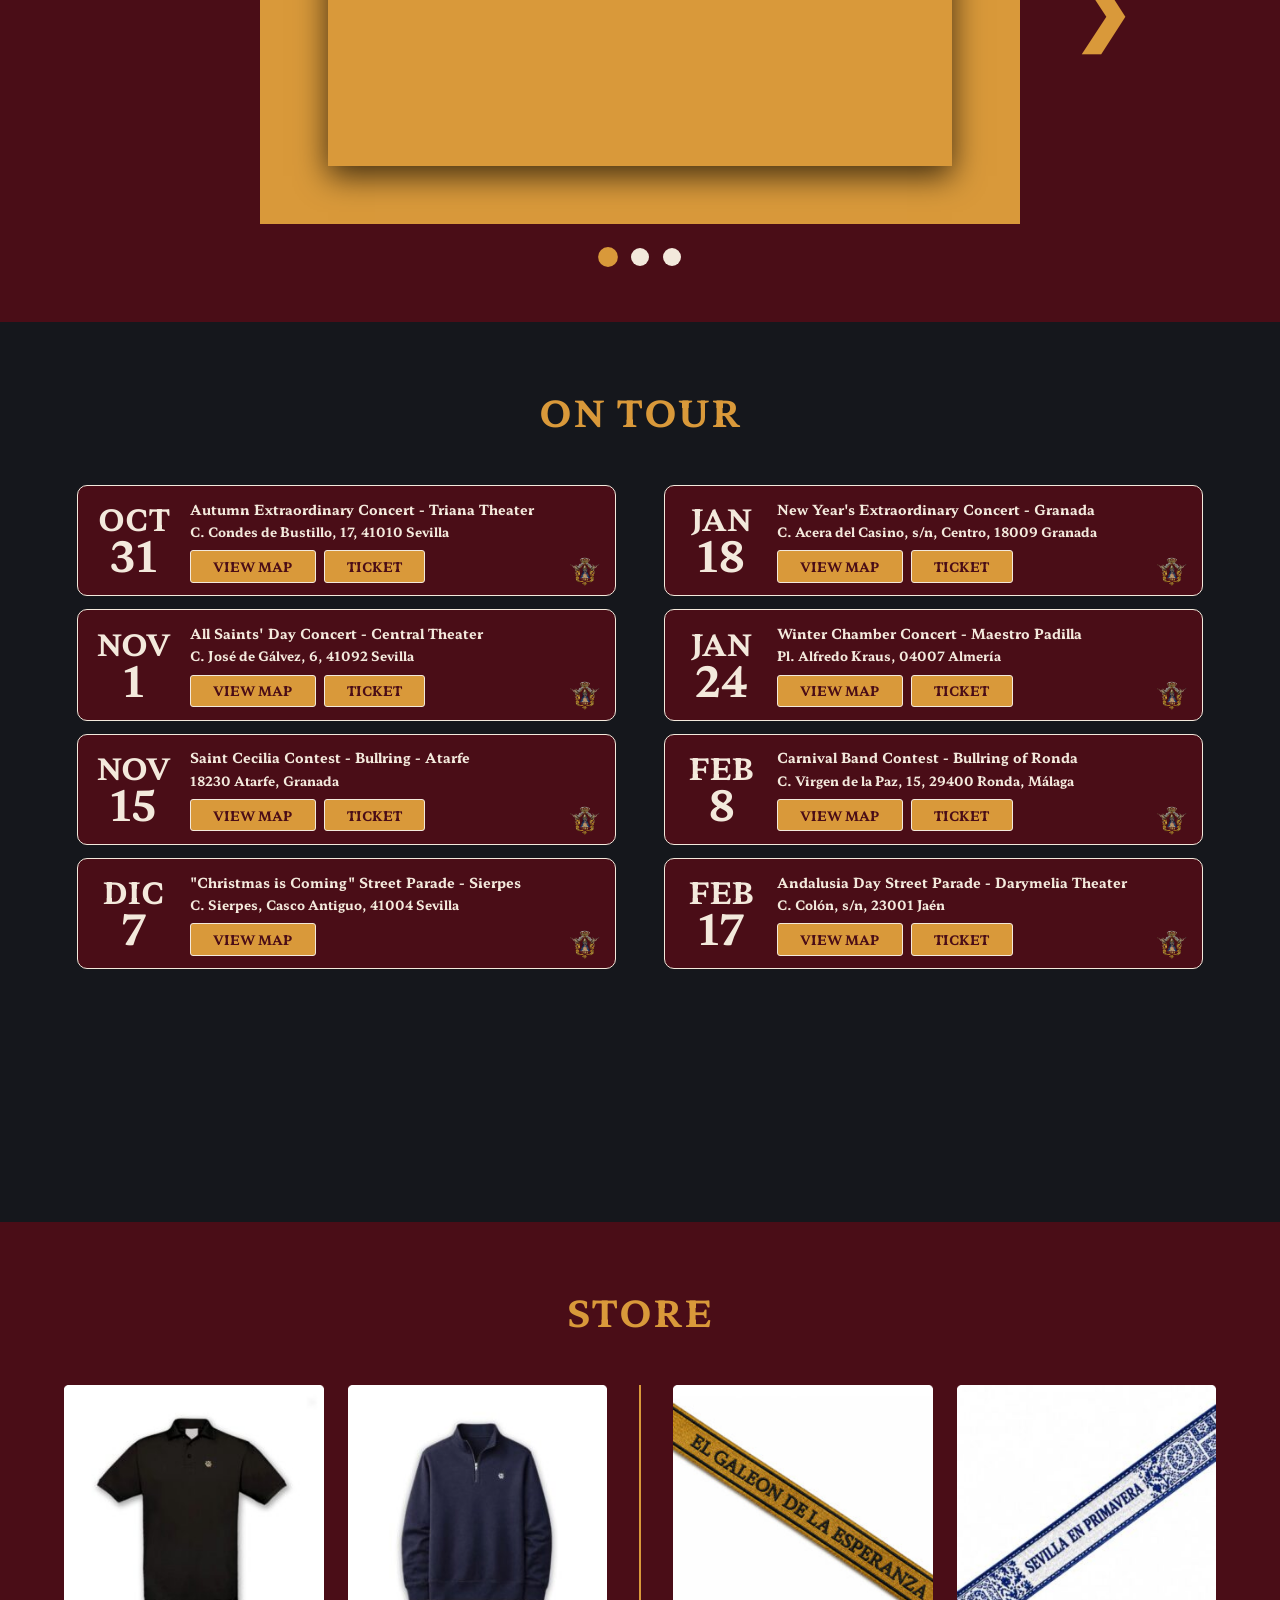
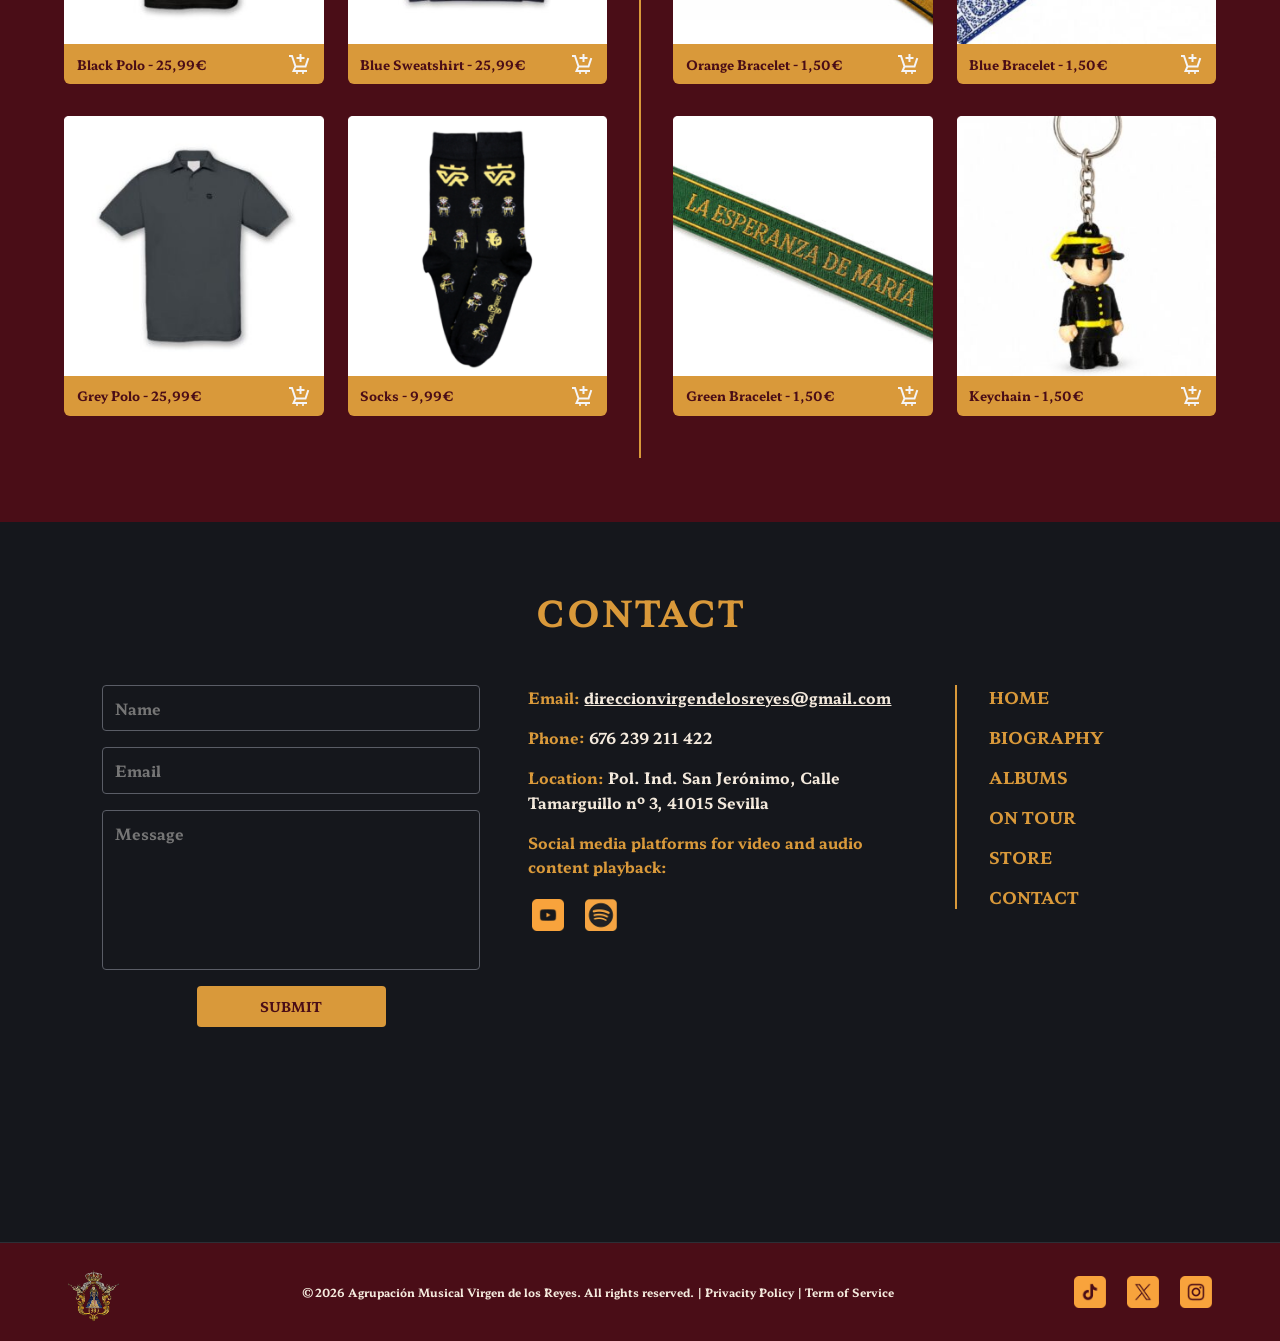
==== commit 01fafc40: "Arreglos al css 26/10" ====
--- a/VR-Inspiracion/index.html
+++ b/VR-Inspiracion/index.html
@@ -5,6 +5,7 @@
     <meta name="viewport" content="width=device-width, initial-scale=1.0">
     <title>Agrupación Musical Virgen de los Reyes - Sevilla</title>
     <link rel="stylesheet" href="style.css">
+    <link rel="shortcut icon" href="img/Logo.png">
 </head>
 <body>
 
--- a/VR-Inspiracion/style.css
+++ b/VR-Inspiracion/style.css
@@ -407,7 +407,6 @@
     font-size: .8rem;
     font-weight: 700;
     text-transform: uppercase;
-    border: 2px solid #f3e9dc;
     border-radius: 3px;
 }
 
@@ -516,11 +515,7 @@
         display: flex;
         justify-content: center;
         align-items: center;
-
-        background:
-            radial-gradient(circle at 15% 20%, rgba(0, 0, 0, .35), transparent 35%),
-            radial-gradient(circle at 85% 80%, rgba(0, 0, 0, .35), transparent 35%),
-            linear-gradient(135deg, #a8921c, #c9ab2e 50%, #8d7714);
+        background: #d9993a;
 
         iframe {
             width: 82%;
